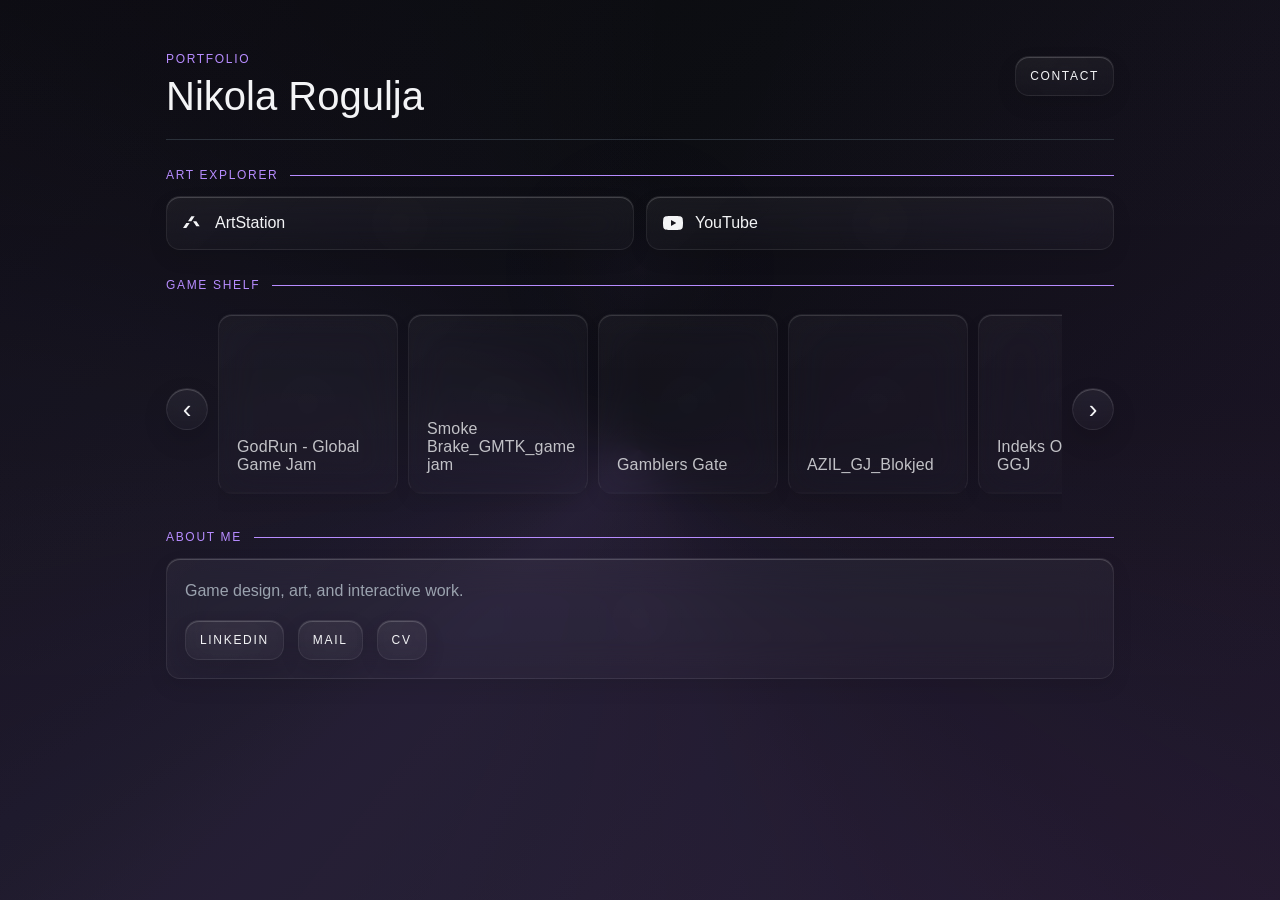
==== index.html @ c9acfd32 "v01" ====
<!DOCTYPE html>
<html lang="en">
<head>
  <meta charset="UTF-8">
  <meta name="viewport" content="width=device-width, initial-scale=1.0">
  <title>Nikola Rogulja</title>
  <link rel="stylesheet" href="style.css">
</head>
<body>
  <div class="ambient-light" aria-hidden="true"></div>
  <main class="page">
    <header class="hero">
      <div>
        <p class="eyebrow">Portfolio</p>
        <h1>Nikola Rogulja</h1>
      </div>
      <div class="hero-links">
        <a href="#about">contact</a>
      </div>
    </header>

    <section class="section">
      <div class="section-head">
        <h2>art explorer</h2>
      </div>
      <div id="art-links" class="art-links"></div>
    </section>

    <section class="section">
      <div class="section-head">
        <h2>game shelf</h2>
      </div>
      <div class="project-shelf">
        <button class="shelf-arrow" id="shelf-prev" type="button" aria-label="Previous projects">‹</button>
        <div id="project-list" class="project-list"></div>
        <button class="shelf-arrow" id="shelf-next" type="button" aria-label="Next projects">›</button>
      </div>
      <div id="project-detail-host"></div>
    </section>

    <section class="section" id="about">
      <div class="section-head">
        <h2>about me</h2>
      </div>
      <div class="about-box">
        <p>Game design, art, and interactive work.</p>
        <div class="about-links">
          <a href="#" target="_blank" rel="noopener noreferrer">LinkedIn</a>
          <a href="mailto:hello@example.com">Mail</a>
          <a href="assets/cv.pdf" target="_blank" rel="noopener noreferrer">CV</a>
        </div>
      </div>
    </section>
  </main>

  <script src="script.js"></script>
</body>
</html>
---- style.css ----
:root {
  --bg: #0d0f12;
  --bg-soft: #15181d;
  --panel: #1b1f25;
  --border: #2b313a;
  --text: #f3f4f6;
  --text-soft: #9ba3af;
  --line: #b78cff;
  --glass-bg: rgba(255, 255, 255, 0.016);
  --glass-border: rgba(255, 255, 255, 0.07);
  --glass-edge: rgba(255, 255, 255, 0.18);
  --radius: 14px;
  --mx: 50%;
  --my: 30%;
  --lx: 50%;
  --ly: 50%;
}

* {
  box-sizing: border-box;
}

body {
  margin: 0;
  font-family: Arial, Helvetica, sans-serif;
  background:
    linear-gradient(135deg, #050608 0%, #0a0b10 38%, #13101b 68%, #1b1324 100%);
  color: var(--text);
  min-height: 100vh;
}

body::before {
  content: "";
  position: fixed;
  inset: 0;
  background:
    conic-gradient(
      from 225deg at 50% 50%,
      rgba(183, 140, 255, 0.18) 0deg,
      rgba(183, 140, 255, 0.05) 84deg,
      rgba(255, 255, 255, 0.01) 140deg,
      rgba(183, 140, 255, 0.025) 220deg,
      rgba(183, 140, 255, 0.14) 302deg,
      rgba(183, 140, 255, 0.18) 360deg
    ),
    linear-gradient(180deg, rgba(255, 255, 255, 0.01), rgba(255, 255, 255, 0.004));
  filter: none;
  pointer-events: none;
  z-index: 0;
  opacity: 0.76;
}

.ambient-light {
  position: fixed;
  inset: 0;
  pointer-events: none;
  z-index: 1;
  background:
    radial-gradient(180px circle at var(--mx) var(--my), rgba(183, 140, 255, 0.04), transparent 52%),
    radial-gradient(320px circle at var(--mx) var(--my), rgba(183, 140, 255, 0.02), transparent 60%);
  filter: none;
  opacity: 0.55;
}

body::after {
  content: "";
  position: fixed;
  inset: 0;
  pointer-events: none;
  z-index: 0;
  background-image:
    radial-gradient(rgba(255, 255, 255, 0.08) 0.6px, transparent 0.8px),
    radial-gradient(rgba(255, 255, 255, 0.05) 0.6px, transparent 0.8px),
    radial-gradient(rgba(255, 255, 255, 0.04) 0.5px, transparent 0.7px);
  background-size: 4px 4px, 7px 7px, 9px 9px;
  background-position: 0 0, 1px 2px, 2px 1px;
  mix-blend-mode: soft-light;
  opacity: 0.08;
}

.page {
  position: relative;
  z-index: 2;
  max-width: 980px;
  margin: 0 auto;
  padding: 24px 16px 48px;
}

.hero {
  display: flex;
  align-items: flex-start;
  justify-content: space-between;
  gap: 16px;
  padding: 28px 0 20px;
  border-bottom: 1px solid var(--border);
}

.eyebrow {
  margin: 0 0 8px;
  color: var(--line);
  font-size: 12px;
  letter-spacing: 0.14em;
  text-transform: uppercase;
  font-weight: 400;
}

.hero h1 {
  margin: 0;
  font-size: 40px;
  font-weight: 500;
}

.hero-links {
  display: flex;
  gap: 14px;
  flex-wrap: wrap;
  margin-top: 4px;
}

.hero-links a,
.art-link-card {
  color: var(--text);
  text-decoration: none;
}

.hero-links a,
.about-links a,
.project-link {
  display: inline-flex;
  align-items: center;
  justify-content: center;
  min-height: 40px;
  padding: 0 14px;
  border: 1px solid var(--glass-border);
  border-radius: var(--radius);
  background:
    linear-gradient(180deg, rgba(255, 255, 255, 0.028), rgba(255, 255, 255, 0.006)),
    var(--glass-bg);
  box-shadow:
    inset 0 1px 0 var(--glass-edge),
    0 8px 20px rgba(0, 0, 0, 0.1);
  backdrop-filter: blur(18px) saturate(108%);
  -webkit-backdrop-filter: blur(18px) saturate(108%);
  color: var(--text);
  text-decoration: none;
  font-size: 12px;
  letter-spacing: 0.14em;
  text-transform: uppercase;
  transition: background 0.25s ease, border-color 0.25s ease, color 0.25s ease, transform 0.25s ease, box-shadow 0.25s ease;
  position: relative;
  overflow: hidden;
}

.hero-links a:hover,
.art-link-card:hover,
.project-link:hover,
.about-links a:hover {
  color: var(--line);
  border-color: rgba(183, 140, 255, 0.28);
  transform: translateY(-1px);
  box-shadow:
    inset 0 1px 0 rgba(255, 255, 255, 0.16),
    0 12px 30px rgba(0, 0, 0, 0.16);
}

.section {
  margin-top: 28px;
}

.section-head {
  margin-bottom: 14px;
}

.section-head h2 {
  display: flex;
  align-items: center;
  gap: 12px;
  margin: 0;
  font-size: 12px;
  font-weight: 400;
  letter-spacing: 0.14em;
  text-transform: uppercase;
  color: var(--line);
}

.section-head h2::after {
  content: "";
  display: block;
  flex: 1;
  height: 1px;
  background: var(--line);
}

.art-links {
  display: grid;
  grid-template-columns: repeat(2, minmax(0, 1fr));
  gap: 12px;
}

.art-link-card,
.project-card,
.about-box {
  border: 1px solid var(--glass-border);
  border-radius: var(--radius);
  background:
    linear-gradient(180deg, rgba(255, 255, 255, 0.028), rgba(255, 255, 255, 0.006)),
    var(--glass-bg);
  box-shadow:
    inset 0 1px 0 var(--glass-edge),
    0 8px 20px rgba(0, 0, 0, 0.09);
  backdrop-filter: blur(18px) saturate(108%);
  -webkit-backdrop-filter: blur(18px) saturate(108%);
  position: relative;
  overflow: hidden;
}

.hero-links a::before,
.about-links a::before,
.project-link::before,
.art-link-card::before,
.project-card::before,
.about-box::before,
.project-detail::before {
  content: "";
  position: absolute;
  inset: 0;
  background:
    radial-gradient(140px circle at var(--lx) var(--ly), rgba(255, 255, 255, 0.08), transparent 42%),
    linear-gradient(135deg, rgba(255, 255, 255, 0.07), transparent 38%);
  opacity: 0.18;
  pointer-events: none;
  transition: opacity 0.25s ease;
}

.hero-links a:hover::before,
.about-links a:hover::before,
.project-link:hover::before,
.art-link-card:hover::before,
.project-card:hover::before,
.about-box:hover::before,
.project-detail:hover::before {
  opacity: 0.72;
}

.art-link-card {
  display: flex;
  align-items: center;
  gap: 12px;
  padding: 16px;
  min-width: 0;
  font-weight: 400;
}

.art-link-card > *,
.project-card > *,
.project-detail > *,
.about-box > *,
.hero-links a > *,
.about-links a > *,
.project-link > * {
  position: relative;
  z-index: 1;
}

.art-link-card svg {
  width: 20px;
  height: 20px;
  flex: 0 0 auto;
}

.project-shelf {
  display: grid;
  grid-template-columns: auto minmax(0, 1fr) auto;
  gap: 10px;
  align-items: center;
  position: relative;
  z-index: 3;
  margin-bottom: -10px;
}

.project-list {
  display: flex;
  gap: 10px;
  overflow-x: auto;
  overflow-y: visible;
  scroll-behavior: smooth;
  scrollbar-width: none;
  padding: 8px 0 18px;
}

.project-list::-webkit-scrollbar {
  display: none;
}

.shelf-arrow {
  width: 42px;
  height: 42px;
  border: 1px solid var(--glass-border);
  border-radius: 999px;
  background:
    linear-gradient(180deg, rgba(255, 255, 255, 0.045), rgba(255, 255, 255, 0.012)),
    var(--glass-bg);
  box-shadow:
    inset 0 1px 0 var(--glass-edge),
    0 10px 26px rgba(0, 0, 0, 0.14);
  backdrop-filter: blur(12px) saturate(118%);
  -webkit-backdrop-filter: blur(12px) saturate(118%);
  color: var(--text);
  cursor: pointer;
  font-size: 26px;
  line-height: 1;
}

.shelf-arrow:hover {
  color: var(--line);
  border-color: rgba(183, 140, 255, 0.28);
}

.project-card {
  width: 180px;
  min-width: 180px;
  min-height: 180px;
  padding: 18px;
  display: flex;
  align-items: flex-end;
  color: var(--text);
  text-align: left;
  cursor: pointer;
  border-bottom: 2px solid transparent;
  opacity: 0.78;
  transform: translateY(0);
  transition: opacity 0.25s ease, border-color 0.25s ease, transform 0.25s ease, box-shadow 0.25s ease, background 0.25s ease;
  position: relative;
  z-index: 1;
}

.project-card:hover,
.project-card.active {
  border-bottom-color: var(--line);
  opacity: 1;
  transform: translateY(8px);
  box-shadow:
    inset 0 1px 0 rgba(255, 255, 255, 0.16),
    0 14px 32px rgba(0, 0, 0, 0.15);
  z-index: 4;
}

.project-list:hover .project-card:not(:hover):not(.active) {
  opacity: 0.58;
}

.project-card-title {
  display: block;
  font-size: 16px;
  font-weight: 500;
  letter-spacing: 0.01em;
}

.about-box {
  padding: 18px;
}

.project-detail {
  padding: 18px;
  margin-top: 10px;
  border: 1px solid var(--glass-border);
  border-radius: var(--radius);
  background:
    linear-gradient(180deg, rgba(255, 255, 255, 0.03), rgba(255, 255, 255, 0.008)),
    var(--glass-bg);
  box-shadow:
    inset 0 1px 0 var(--glass-edge),
    0 8px 20px rgba(0, 0, 0, 0.1);
  backdrop-filter: blur(20px) saturate(110%);
  -webkit-backdrop-filter: blur(20px) saturate(110%);
  position: relative;
  overflow: hidden;
  z-index: 1;
  animation: detail-fade 0.62s cubic-bezier(0.22, 1, 0.36, 1);
}

.project-detail h3 {
  margin: 0;
  font-size: 22px;
  font-weight: 500;
}

.detail-empty,
.project-detail p,
.about-box p {
  margin: 0;
  color: var(--text-soft);
  line-height: 1.7;
  font-weight: 400;
}

.project-body {
  display: grid;
  gap: 14px;
  margin-top: 12px;
}

.project-links {
  display: flex;
  gap: 10px;
  flex-wrap: wrap;
}

.about-links {
  display: flex;
  gap: 14px;
  flex-wrap: wrap;
  margin-top: 16px;
}

.about-links a {
  padding: 0 14px;
}

.project-link {
  padding: 0 14px;
}

@media (max-width: 767px) {
  .hero {
    align-items: flex-start;
  }

  .hero h1 {
    font-size: 32px;
  }

  .hero-links {
    margin-top: 0;
  }

  .project-shelf {
    grid-template-columns: auto minmax(0, 1fr) auto;
  }

  .project-card {
    width: 150px;
    min-width: 150px;
    min-height: 150px;
  }
}

@media (prefers-reduced-motion: reduce) {
  .hero-links a,
  .about-links a,
  .project-link,
  .project-card {
    transition: none;
  }

  .project-detail {
    animation: none;
  }
}

@keyframes detail-fade {
  from {
    opacity: 0;
    transform: translateY(-10px);
  }

  to {
    opacity: 1;
    transform: translateY(0);
  }
}
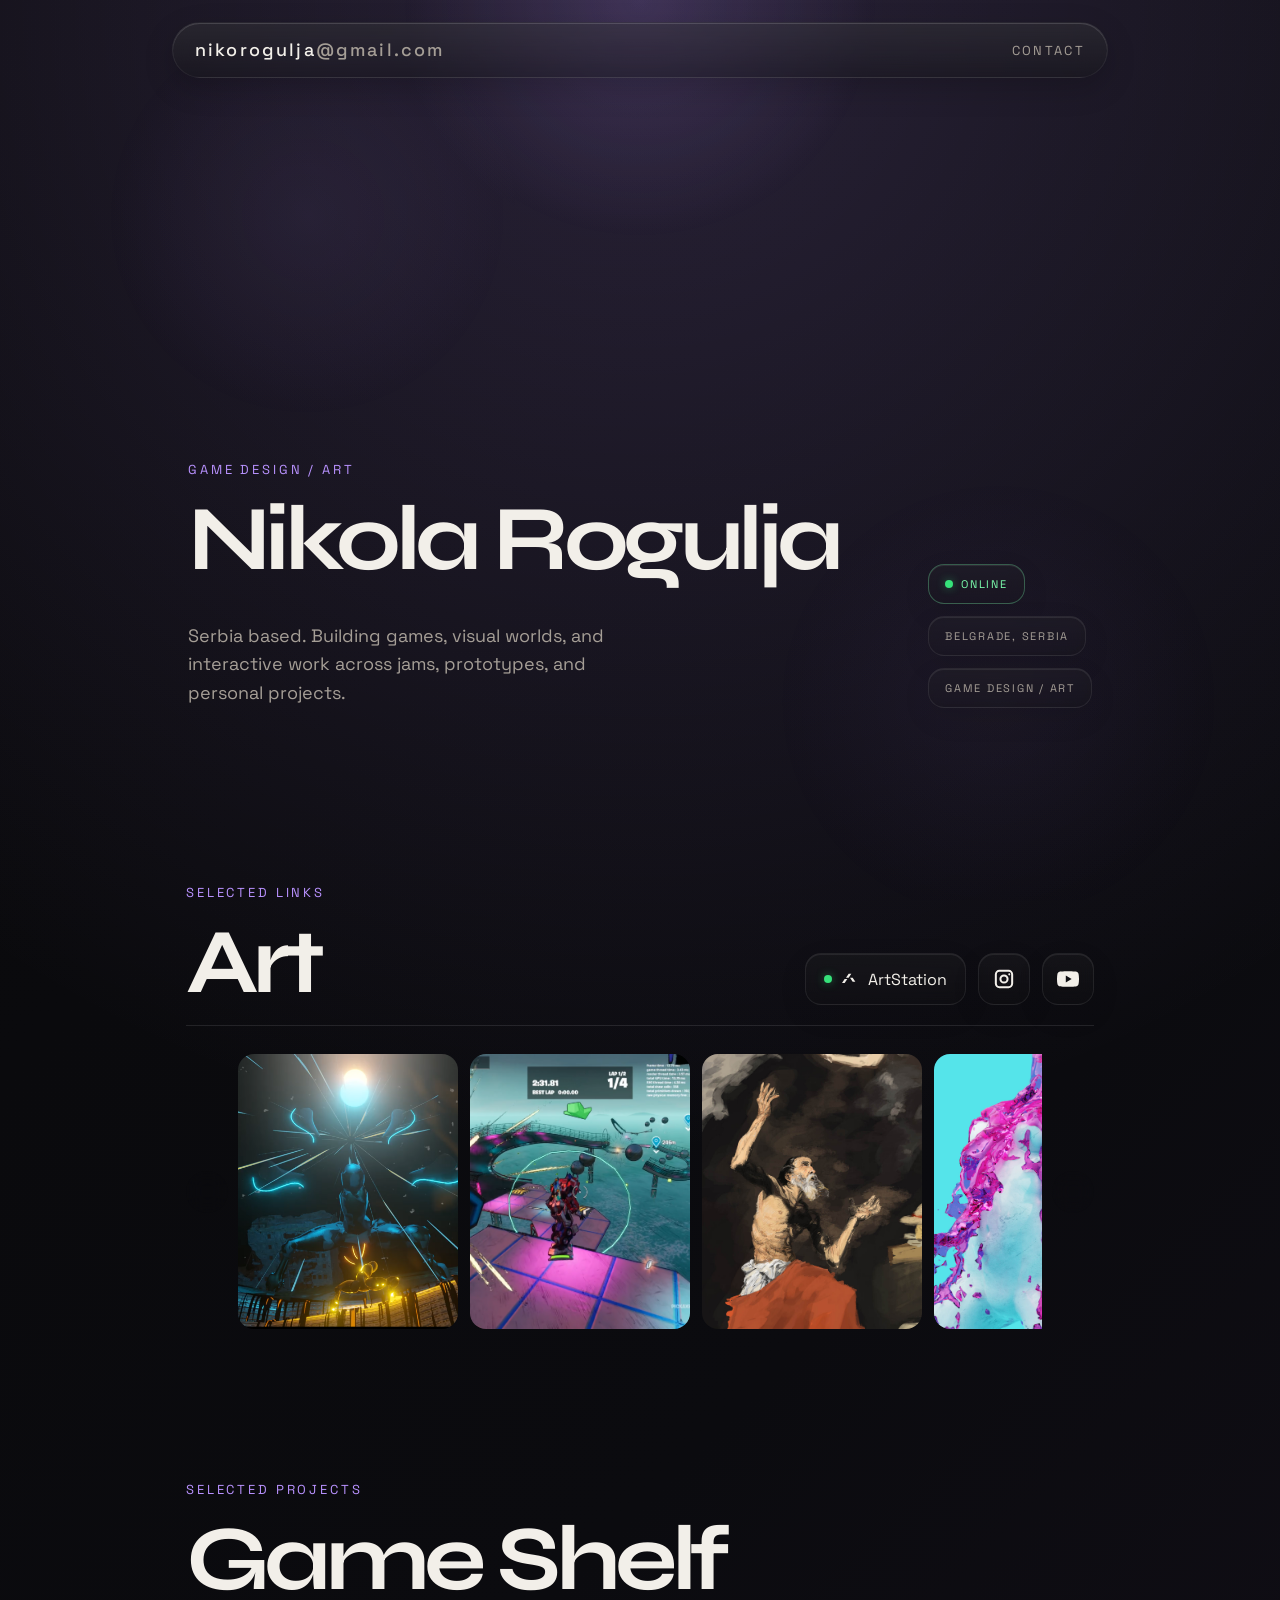
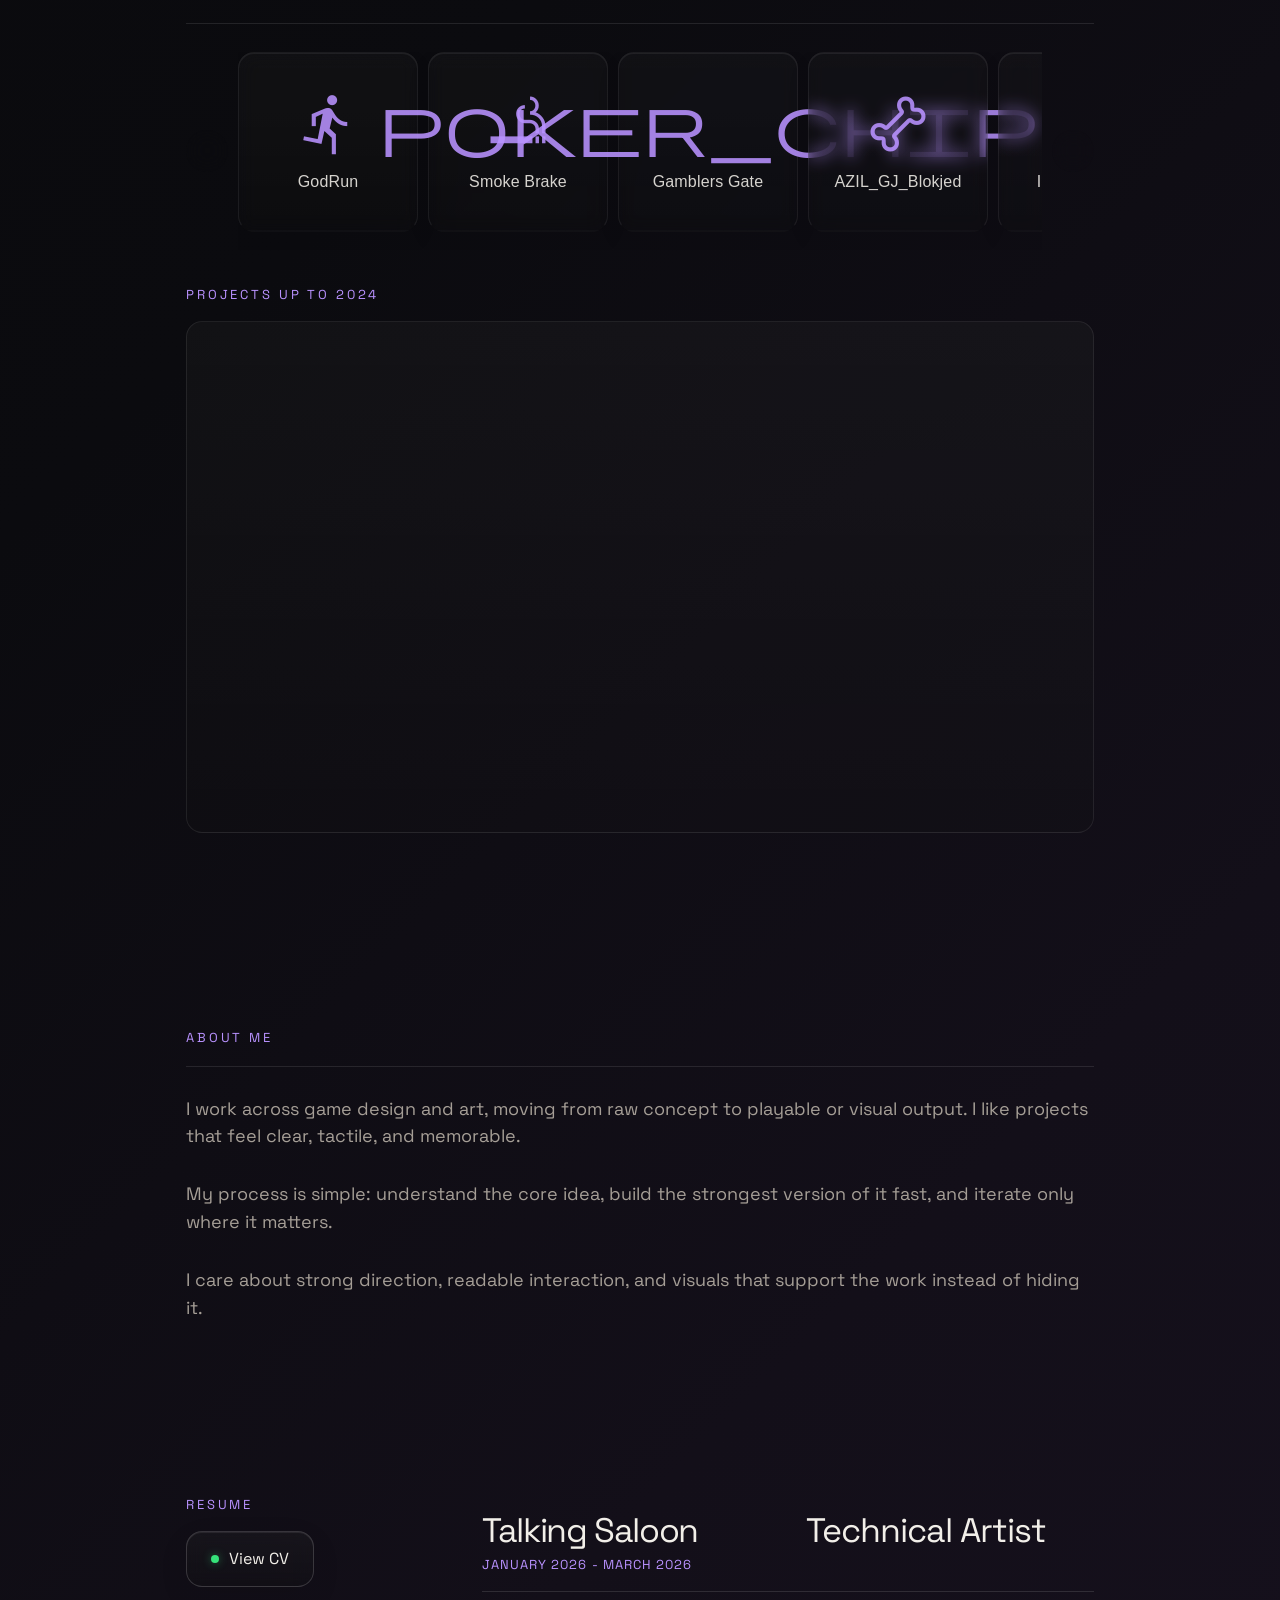
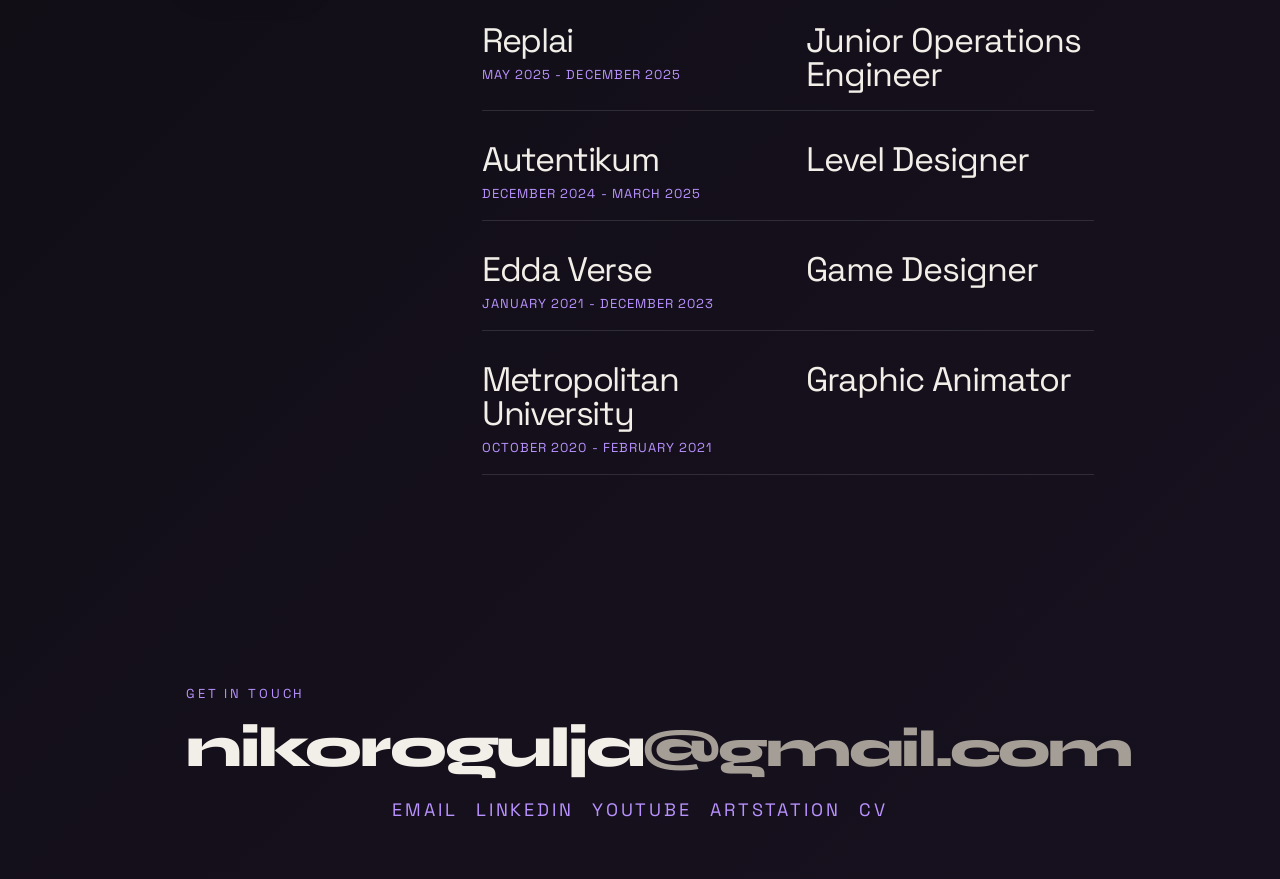
==== commit 11a291bf: "art, games, resume banger" ====
--- a/index.html
+++ b/index.html
@@ -4,55 +4,166 @@
   <meta charset="UTF-8">
   <meta name="viewport" content="width=device-width, initial-scale=1.0">
   <title>Nikola Rogulja</title>
+  <link rel="preconnect" href="https://fonts.googleapis.com">
+  <link rel="preconnect" href="https://fonts.gstatic.com" crossorigin>
+  <link href="https://fonts.googleapis.com/css2?family=Manrope:wght@400;500;700;800&family=Space+Grotesk:wght@400;500;700&family=Syne:wght@700;800&display=swap" rel="stylesheet">
+  <link href="https://fonts.googleapis.com/css2?family=Material+Symbols+Outlined" rel="stylesheet">
   <link rel="stylesheet" href="style.css">
 </head>
 <body>
-  <div class="ambient-light" aria-hidden="true"></div>
   <main class="page">
-    <header class="hero">
-      <div>
-        <p class="eyebrow">Portfolio</p>
-        <h1>Nikola Rogulja</h1>
-      </div>
-      <div class="hero-links">
-        <a href="#about">contact</a>
+    <header class="topbar" id="topbar">
+      <div class="topbar-shell" id="topbar-shell">
+        <a href="mailto:nikorogulja@gmail.com" class="brand">nikorogulja<span class="brand-domain">@gmail.com</span></a>
+        <a href="#contact" class="topbar-contact">contact</a>
       </div>
     </header>
 
-    <section class="section">
-      <div class="section-head">
-        <h2>art explorer</h2>
+    <section class="hero" id="top">
+      <p class="section-kicker">Game Design / Art</p>
+      <h1 class="hero-title">Nikola Rogulja</h1>
+      <div class="hero-bottom">
+        <p class="hero-copy">
+          Serbia based. Building games, visual worlds, and interactive work across jams,
+          prototypes, and personal projects.
+        </p>
+        <div class="hero-pills">
+          <span class="soft-pill accent-pill"><span class="status-dot"></span>Online</span>
+          <span class="soft-pill">Belgrade, Serbia</span>
+          <span class="soft-pill">Game Design / Art</span>
+        </div>
       </div>
-      <div id="art-links" class="art-links"></div>
     </section>
 
-    <section class="section">
-      <div class="section-head">
-        <h2>game shelf</h2>
+    <section class="section art-section">
+      <div class="section-top">
+        <div>
+          <p class="section-kicker">Selected Links</p>
+          <h2 class="section-title">Art</h2>
+        </div>
+        <div id="art-links" class="art-links"></div>
       </div>
-      <div class="project-shelf">
-        <button class="shelf-arrow" id="shelf-prev" type="button" aria-label="Previous projects">‹</button>
-        <div id="project-list" class="project-list"></div>
-        <button class="shelf-arrow" id="shelf-next" type="button" aria-label="Next projects">›</button>
+      <div class="section-rule"></div>
+
+      <div class="art-gallery">
+        <button class="shelf-arrow" id="art-prev" type="button" aria-label="Previous artwork">&#8249;</button>
+        <div id="art-gallery-list" class="art-gallery-list"></div>
+        <button class="shelf-arrow" id="art-next" type="button" aria-label="Next artwork">&#8250;</button>
       </div>
-      <div id="project-detail-host"></div>
     </section>
 
-    <section class="section" id="about">
-      <div class="section-head">
-        <h2>about me</h2>
+    <section class="section games-section">
+      <p class="section-kicker">Selected Projects</p>
+      <h2 class="section-title">Game Shelf</h2>
+      <div class="section-rule"></div>
+
+      <div class="project-shelf">
+        <button class="shelf-arrow" id="shelf-prev" type="button" aria-label="Previous projects">&#8249;</button>
+        <div id="project-list" class="project-list"></div>
+        <button class="shelf-arrow" id="shelf-next" type="button" aria-label="Next projects">&#8250;</button>
       </div>
-      <div class="about-box">
-        <p>Game design, art, and interactive work.</p>
-        <div class="about-links">
-          <a href="#" target="_blank" rel="noopener noreferrer">LinkedIn</a>
-          <a href="mailto:hello@example.com">Mail</a>
-          <a href="assets/cv.pdf" target="_blank" rel="noopener noreferrer">CV</a>
+
+      <div id="project-detail-host"></div>
+
+      <div class="games-video">
+        <p class="section-kicker">Projects up to 2024</p>
+        <div class="video-frame">
+          <iframe
+            src="https://www.youtube.com/embed/3-9JTYpt1ME"
+            title="Projects up to 2024"
+            loading="lazy"
+            allow="accelerometer; autoplay; clipboard-write; encrypted-media; gyroscope; picture-in-picture; web-share"
+            allowfullscreen>
+          </iframe>
         </div>
+      </div>
+    </section>
+
+    <section class="section about-section">
+      <p class="section-kicker">About Me</p>
+      <div class="section-rule"></div>
+
+      <div class="copy-grid">
+        <p>
+          I work across game design and art, moving from raw concept to playable or visual output.
+          I like projects that feel clear, tactile, and memorable.
+        </p>
+        <p>
+          My process is simple: understand the core idea, build the strongest version of it fast,
+          and iterate only where it matters.
+        </p>
+        <p>
+          I care about strong direction, readable interaction, and visuals that support the work
+          instead of hiding it.
+        </p>
+      </div>
+    </section>
+
+    <section class="section resume-section">
+      <div class="resume-grid">
+        <div class="resume-left">
+          <p class="section-kicker">Resume</p>
+          <a class="resume-button status-pill" href="assets/Nikola-Rogulja-CV-Resume-april2026.pdf" target="_blank" rel="noopener noreferrer">View CV</a>
+        </div>
+        <div class="resume-right">
+          <div class="resume-row">
+            <div>
+              <div class="resume-company">Talking Saloon</div>
+              <div class="resume-date">January 2026 - March 2026</div>
+            </div>
+            <div class="resume-meta">Technical Artist</div>
+          </div>
+          <div class="resume-row">
+            <div>
+              <div class="resume-company">Replai</div>
+              <div class="resume-date">May 2025 - December 2025</div>
+            </div>
+            <div class="resume-meta">Junior Operations Engineer</div>
+          </div>
+          <div class="resume-row">
+            <div>
+              <div class="resume-company">Autentikum</div>
+              <div class="resume-date">December 2024 - March 2025</div>
+            </div>
+            <div class="resume-meta">Level Designer</div>
+          </div>
+          <div class="resume-row">
+            <div>
+              <div class="resume-company">Edda Verse</div>
+              <div class="resume-date">January 2021 - December 2023</div>
+            </div>
+            <div class="resume-meta">Game Designer</div>
+          </div>
+          <div class="resume-row">
+            <div>
+              <div class="resume-company">Metropolitan University</div>
+              <div class="resume-date">October 2020 - February 2021</div>
+            </div>
+            <div class="resume-meta">Graphic Animator</div>
+          </div>
+        </div>
+      </div>
+    </section>
+
+    <section class="section contact-section" id="contact">
+      <p class="section-kicker">Get In Touch</p>
+      <h2 class="contact-title">nikorogulja<span class="brand-domain">@gmail.com</span></h2>
+
+      <div class="contact-links">
+        <a href="mailto:nikorogulja@gmail.com">Email</a>
+        <a href="#" target="_blank" rel="noopener noreferrer">LinkedIn</a>
+        <a href="https://www.youtube.com/@Highflyer_Project" target="_blank" rel="noopener noreferrer">YouTube</a>
+        <a href="https://www.artstation.com/nikolarogulja" target="_blank" rel="noopener noreferrer">ArtStation</a>
+        <a href="assets/Nikola-Rogulja-CV-Resume-april2026.pdf" target="_blank" rel="noopener noreferrer">CV</a>
       </div>
     </section>
   </main>
 
+  <div class="lightbox" id="lightbox" hidden>
+    <button class="lightbox-close" id="lightbox-close" type="button" aria-label="Close fullscreen view">&times;</button>
+    <img id="lightbox-image" class="lightbox-image" alt="">
+  </div>
+
   <script src="script.js"></script>
 </body>
 </html>
--- a/style.css
+++ b/style.css
@@ -1,65 +1,43 @@
 :root {
-  --bg: #0d0f12;
-  --bg-soft: #15181d;
-  --panel: #1b1f25;
-  --border: #2b313a;
-  --text: #f3f4f6;
-  --text-soft: #9ba3af;
-  --line: #b78cff;
-  --glass-bg: rgba(255, 255, 255, 0.016);
-  --glass-border: rgba(255, 255, 255, 0.07);
-  --glass-edge: rgba(255, 255, 255, 0.18);
-  --radius: 14px;
-  --mx: 50%;
-  --my: 30%;
-  --lx: 50%;
-  --ly: 50%;
+  --bg: #0b0b0d;
+  --panel: rgba(16, 16, 20, 0.3);
+  --panel-strong: rgba(14, 14, 18, 0.46);
+  --border: rgba(255, 255, 255, 0.08);
+  --text: #f2efe9;
+  --text-soft: #a59e96;
+  --accent: #b992ff;
+  --accent-soft: rgba(185, 146, 255, 0.16);
+  --radius: 26px;
+  --radius-soft: 20px;
 }
 
 * {
   box-sizing: border-box;
 }
 
+html {
+  scroll-behavior: smooth;
+}
+
 body {
   margin: 0;
-  font-family: Arial, Helvetica, sans-serif;
-  background:
-    linear-gradient(135deg, #050608 0%, #0a0b10 38%, #13101b 68%, #1b1324 100%);
-  color: var(--text);
-  min-height: 100vh;
+  font-family: "Space Grotesk", Arial, sans-serif;
+  color: var(--text);
+  background:
+    radial-gradient(circle at 50% 0%, rgba(185, 146, 255, 0.18), transparent 28%),
+    linear-gradient(135deg, #09090b 0%, #0b0b0f 40%, #130f19 70%, #17111f 100%);
 }
 
 body::before {
   content: "";
   position: fixed;
   inset: 0;
-  background:
-    conic-gradient(
-      from 225deg at 50% 50%,
-      rgba(183, 140, 255, 0.18) 0deg,
-      rgba(183, 140, 255, 0.05) 84deg,
-      rgba(255, 255, 255, 0.01) 140deg,
-      rgba(183, 140, 255, 0.025) 220deg,
-      rgba(183, 140, 255, 0.14) 302deg,
-      rgba(183, 140, 255, 0.18) 360deg
-    ),
-    linear-gradient(180deg, rgba(255, 255, 255, 0.01), rgba(255, 255, 255, 0.004));
-  filter: none;
   pointer-events: none;
-  z-index: 0;
-  opacity: 0.76;
-}
-
-.ambient-light {
-  position: fixed;
-  inset: 0;
-  pointer-events: none;
-  z-index: 1;
-  background:
-    radial-gradient(180px circle at var(--mx) var(--my), rgba(183, 140, 255, 0.04), transparent 52%),
-    radial-gradient(320px circle at var(--mx) var(--my), rgba(183, 140, 255, 0.02), transparent 60%);
-  filter: none;
-  opacity: 0.55;
+  background:
+    radial-gradient(circle at 50% 0%, rgba(185, 146, 255, 0.18), transparent 22%),
+    radial-gradient(circle at 24% 24%, rgba(185, 146, 255, 0.07), transparent 18%),
+    radial-gradient(circle at 78% 78%, rgba(185, 146, 255, 0.05), transparent 20%);
+  opacity: 0.9;
 }
 
 body::after {
@@ -67,205 +45,383 @@
   position: fixed;
   inset: 0;
   pointer-events: none;
-  z-index: 0;
   background-image:
-    radial-gradient(rgba(255, 255, 255, 0.08) 0.6px, transparent 0.8px),
-    radial-gradient(rgba(255, 255, 255, 0.05) 0.6px, transparent 0.8px),
-    radial-gradient(rgba(255, 255, 255, 0.04) 0.5px, transparent 0.7px);
-  background-size: 4px 4px, 7px 7px, 9px 9px;
-  background-position: 0 0, 1px 2px, 2px 1px;
-  mix-blend-mode: soft-light;
-  opacity: 0.08;
+    radial-gradient(rgba(255, 255, 255, 0.06) 0.6px, transparent 0.8px),
+    radial-gradient(rgba(255, 255, 255, 0.03) 0.5px, transparent 0.7px);
+  background-size: 5px 5px, 9px 9px;
+  background-position: 0 0, 2px 1px;
+  opacity: 0.07;
 }
 
 .page {
   position: relative;
-  z-index: 2;
-  max-width: 980px;
+  z-index: 1;
+  width: min(100%, 960px);
   margin: 0 auto;
-  padding: 24px 16px 48px;
-}
-
-.hero {
-  display: flex;
-  align-items: flex-start;
+  padding: 12px;
+}
+
+.topbar {
+  position: sticky;
+  top: 0;
+  z-index: 10;
+  padding-top: 10px;
+}
+
+.topbar.is-scrolled .topbar-shell {
+  padding: 10px 16px;
+}
+
+.topbar-shell {
+  display: flex;
+  align-items: center;
   justify-content: space-between;
-  gap: 16px;
-  padding: 28px 0 20px;
-  border-bottom: 1px solid var(--border);
-}
-
-.eyebrow {
-  margin: 0 0 8px;
-  color: var(--line);
-  font-size: 12px;
-  letter-spacing: 0.14em;
+  padding: 18px 22px;
+  border: 1px solid rgba(255, 255, 255, 0.06);
+  border-radius: 999px;
+  background:
+    linear-gradient(180deg, rgba(255, 255, 255, 0.08), rgba(255, 255, 255, 0.02)),
+    rgba(12, 12, 16, 0.42);
+  box-shadow:
+    inset 0 1px 0 rgba(255, 255, 255, 0.14),
+    0 10px 30px rgba(0, 0, 0, 0.18);
+  backdrop-filter: blur(16px) saturate(112%);
+  -webkit-backdrop-filter: blur(16px) saturate(112%);
+  transition: padding 0.28s ease, background 0.28s ease, backdrop-filter 0.28s ease;
+}
+
+.brand,
+.mode-pill,
+.tag,
+.soft-pill,
+.project-link,
+.contact-links a,
+.art-link-card {
+  text-decoration: none;
+}
+
+.brand {
+  color: var(--text);
+  font-family: "Space Grotesk", Arial, sans-serif;
+  font-size: 18px;
+  font-weight: 500;
+  line-height: 1;
+  letter-spacing: 0.12em;
+  text-transform: lowercase;
+}
+
+.brand-domain {
+  color: var(--text-soft);
+}
+
+.topbar-contact {
+  color: var(--text-soft);
+  font-size: 13px;
+  letter-spacing: 0.18em;
   text-transform: uppercase;
-  font-weight: 400;
-}
-
-.hero h1 {
-  margin: 0;
-  font-size: 40px;
-  font-weight: 500;
-}
-
-.hero-links {
-  display: flex;
-  gap: 14px;
-  flex-wrap: wrap;
-  margin-top: 4px;
-}
-
-.hero-links a,
-.art-link-card {
-  color: var(--text);
   text-decoration: none;
 }
 
-.hero-links a,
-.about-links a,
+.topbar-contact:hover {
+  color: var(--text);
+}
+
+.mode-pill,
+.soft-pill,
+.tag,
 .project-link {
   display: inline-flex;
   align-items: center;
   justify-content: center;
   min-height: 40px;
-  padding: 0 14px;
-  border: 1px solid var(--glass-border);
-  border-radius: var(--radius);
-  background:
-    linear-gradient(180deg, rgba(255, 255, 255, 0.028), rgba(255, 255, 255, 0.006)),
-    var(--glass-bg);
+  padding: 0 16px;
+  border: 1px solid var(--border);
+  border-radius: 16px;
+  background:
+    linear-gradient(180deg, rgba(255, 255, 255, 0.03), rgba(255, 255, 255, 0.008)),
+    rgba(11, 11, 15, 0.18);
   box-shadow:
-    inset 0 1px 0 var(--glass-edge),
-    0 8px 20px rgba(0, 0, 0, 0.1);
-  backdrop-filter: blur(18px) saturate(108%);
-  -webkit-backdrop-filter: blur(18px) saturate(108%);
-  color: var(--text);
-  text-decoration: none;
-  font-size: 12px;
-  letter-spacing: 0.14em;
+    inset 0 1px 0 rgba(255, 255, 255, 0.08),
+    0 10px 30px rgba(0, 0, 0, 0.08);
+  backdrop-filter: blur(8px) saturate(106%);
+  -webkit-backdrop-filter: blur(8px) saturate(106%);
+  color: var(--text-soft);
+  font-size: 11px;
+  letter-spacing: 0.16em;
   text-transform: uppercase;
-  transition: background 0.25s ease, border-color 0.25s ease, color 0.25s ease, transform 0.25s ease, box-shadow 0.25s ease;
-  position: relative;
+}
+
+.mode-pill {
+  color: var(--text);
+}
+
+.hero {
+  min-height: 78vh;
+  display: flex;
+  flex-direction: column;
+  justify-content: flex-end;
+  padding: 112px 16px 72px;
+}
+
+.section-kicker {
+  margin: 0 0 18px;
+  color: var(--accent);
+  font-size: 13px;
+  letter-spacing: 0.22em;
+  text-transform: uppercase;
+}
+
+.hero-title,
+.section-title,
+.contact-title {
+  margin: 0;
+  font-family: "Syne", Arial, sans-serif;
+  font-weight: 800;
+  line-height: 0.94;
+  letter-spacing: -0.06em;
+}
+
+.hero-title {
+  font-size: clamp(48px, 9.5vw, 92px);
+  max-width: none;
+  white-space: nowrap;
+  font-weight: 700;
+}
+
+.hero-bottom {
+  display: grid;
+  grid-template-columns: minmax(0, 420px) auto;
+  justify-content: space-between;
+  align-items: end;
+  gap: 28px;
+  margin-top: -18px;
+}
+
+.hero-copy {
+  max-width: 420px;
+  margin: 0;
+  color: var(--text-soft);
+  font-size: clamp(15px, 1.5vw, 18px);
+  line-height: 1.6;
+}
+
+.hero-pills {
+  display: flex;
+  flex-direction: column;
+  align-items: flex-start;
+  gap: 12px;
+  margin-top: 0;
+}
+
+.accent-pill {
+  color: #7cffae;
+  border-color: rgba(124, 255, 174, 0.3);
+}
+
+.status-pill {
+  color: #7cffae;
+  border-color: rgba(124, 255, 174, 0.3);
+  box-shadow:
+    inset 0 1px 0 rgba(255, 255, 255, 0.08),
+    0 0 0 1px rgba(124, 255, 174, 0.06),
+    0 10px 30px rgba(0, 0, 0, 0.08);
+}
+
+.status-pill::before {
+  content: "";
+  width: 8px;
+  height: 8px;
+  border-radius: 999px;
+  background: #36e27a;
+  box-shadow: 0 0 10px rgba(54, 226, 122, 0.45);
+  flex: 0 0 auto;
+}
+
+.status-dot {
+  width: 8px;
+  height: 8px;
+  margin-right: 8px;
+  border-radius: 999px;
+  background: #36e27a;
+  box-shadow: 0 0 10px rgba(54, 226, 122, 0.45);
+}
+
+.section {
+  padding: 40px 14px 0;
+}
+
+.art-section {
+  margin-top: 64px;
+}
+
+.section-top {
+  display: flex;
+  align-items: end;
+  justify-content: space-between;
+  gap: 24px;
+}
+
+.section-title {
+  font-size: clamp(48px, 9.5vw, 92px);
+  font-weight: 700;
+}
+
+.section-rule {
+  height: 1px;
+  margin: 20px 0 28px;
+  background: rgba(255, 255, 255, 0.1);
+}
+
+.art-links {
+  display: flex;
+  flex-wrap: wrap;
+  gap: 12px;
+}
+
+.art-gallery {
+  display: grid;
+  grid-template-columns: auto minmax(0, 1fr) auto;
+  gap: 10px;
+  align-items: center;
+  margin-top: 28px;
+}
+
+.art-gallery-list {
+  display: flex;
+  gap: 12px;
+  overflow-x: auto;
+  scrollbar-width: none;
+  scroll-behavior: smooth;
+}
+
+.art-gallery-list::-webkit-scrollbar {
+  display: none;
+}
+
+.art-thumb {
+  width: 220px;
+  min-width: 220px;
+  aspect-ratio: 4 / 5;
+  border: 0;
+  padding: 0;
   overflow: hidden;
-}
-
-.hero-links a:hover,
-.art-link-card:hover,
-.project-link:hover,
-.about-links a:hover {
-  color: var(--line);
-  border-color: rgba(183, 140, 255, 0.28);
-  transform: translateY(-1px);
-  box-shadow:
-    inset 0 1px 0 rgba(255, 255, 255, 0.16),
-    0 12px 30px rgba(0, 0, 0, 0.16);
-}
-
-.section {
-  margin-top: 28px;
-}
-
-.section-head {
-  margin-bottom: 14px;
-}
-
-.section-head h2 {
+  border-radius: 16px;
+  background:
+    linear-gradient(180deg, rgba(255, 255, 255, 0.03), rgba(255, 255, 255, 0.008)),
+    rgba(11, 11, 15, 0.18);
+  cursor: pointer;
+}
+
+.art-thumb img {
+  display: block;
+  width: 100%;
+  height: 100%;
+  object-fit: cover;
+}
+
+.lightbox {
+  position: fixed;
+  inset: 0;
+  z-index: 30;
   display: flex;
   align-items: center;
-  gap: 12px;
-  margin: 0;
-  font-size: 12px;
-  font-weight: 400;
-  letter-spacing: 0.14em;
-  text-transform: uppercase;
-  color: var(--line);
-}
-
-.section-head h2::after {
-  content: "";
+  justify-content: center;
+  padding: 24px;
+  background: rgba(5, 5, 8, 0.92);
+}
+
+.lightbox[hidden] {
+  display: none;
+}
+
+.lightbox-image {
   display: block;
-  flex: 1;
-  height: 1px;
-  background: var(--line);
-}
-
-.art-links {
-  display: grid;
-  grid-template-columns: repeat(2, minmax(0, 1fr));
-  gap: 12px;
+  max-width: min(92vw, 1400px);
+  max-height: 88vh;
+  object-fit: contain;
+}
+
+.lightbox-close {
+  position: absolute;
+  top: 18px;
+  right: 18px;
+  width: 44px;
+  height: 44px;
+  border: 1px solid rgba(255, 255, 255, 0.12);
+  border-radius: 16px;
+  background:
+    linear-gradient(180deg, rgba(255, 255, 255, 0.03), rgba(255, 255, 255, 0.008)),
+    rgba(11, 11, 15, 0.18);
+  color: var(--text);
+  font-size: 28px;
+  cursor: pointer;
 }
 
 .art-link-card,
 .project-card,
 .about-box {
-  border: 1px solid var(--glass-border);
-  border-radius: var(--radius);
-  background:
-    linear-gradient(180deg, rgba(255, 255, 255, 0.028), rgba(255, 255, 255, 0.006)),
-    var(--glass-bg);
+  border: 1px solid rgba(255, 255, 255, 0.08);
+  border-radius: 16px;
+  background:
+    linear-gradient(180deg, rgba(255, 255, 255, 0.03), rgba(255, 255, 255, 0.008)),
+    rgba(11, 11, 15, 0.18);
   box-shadow:
-    inset 0 1px 0 var(--glass-edge),
-    0 8px 20px rgba(0, 0, 0, 0.09);
-  backdrop-filter: blur(18px) saturate(108%);
-  -webkit-backdrop-filter: blur(18px) saturate(108%);
-  position: relative;
+    inset 0 1px 0 rgba(255, 255, 255, 0.08),
+    0 10px 30px rgba(0, 0, 0, 0.08);
+  backdrop-filter: blur(8px) saturate(106%);
+  -webkit-backdrop-filter: blur(8px) saturate(106%);
   overflow: hidden;
 }
 
-.hero-links a::before,
-.about-links a::before,
-.project-link::before,
-.art-link-card::before,
-.project-card::before,
-.about-box::before,
-.project-detail::before {
+.art-link-card {
+  display: inline-flex;
+  align-items: center;
+  justify-content: center;
+  width: 52px;
+  height: 52px;
+  padding: 0;
+  color: var(--text);
+  border-radius: 16px;
+}
+
+.art-link-card svg {
+  width: 22px;
+  height: 22px;
+  flex: 0 0 auto;
+}
+
+.art-link-card span {
+  display: none;
+}
+
+.art-link-card.has-text {
+  width: auto;
+  padding: 0 18px;
+  gap: 10px;
+}
+
+.art-link-card.has-text span {
+  display: inline;
+}
+
+.resume-button::before {
   content: "";
-  position: absolute;
-  inset: 0;
-  background:
-    radial-gradient(140px circle at var(--lx) var(--ly), rgba(255, 255, 255, 0.08), transparent 42%),
-    linear-gradient(135deg, rgba(255, 255, 255, 0.07), transparent 38%);
-  opacity: 0.18;
-  pointer-events: none;
-  transition: opacity 0.25s ease;
-}
-
-.hero-links a:hover::before,
-.about-links a:hover::before,
-.project-link:hover::before,
-.art-link-card:hover::before,
-.project-card:hover::before,
-.about-box:hover::before,
-.project-detail:hover::before {
-  opacity: 0.72;
-}
-
-.art-link-card {
-  display: flex;
-  align-items: center;
-  gap: 12px;
-  padding: 16px;
-  min-width: 0;
-  font-weight: 400;
-}
-
-.art-link-card > *,
-.project-card > *,
-.project-detail > *,
-.about-box > *,
-.hero-links a > *,
-.about-links a > *,
-.project-link > * {
-  position: relative;
-  z-index: 1;
-}
-
-.art-link-card svg {
+  width: 8px;
+  height: 8px;
+  border-radius: 999px;
+  background: #36e27a;
+  box-shadow: 0 0 10px rgba(54, 226, 122, 0.45);
+  flex: 0 0 auto;
+}
+
+.art-link-card.has-text svg {
   width: 20px;
   height: 20px;
-  flex: 0 0 auto;
+}
+
+.art-link-card.status-pill svg {
+  width: 16px;
+  height: 16px;
 }
 
 .project-shelf {
@@ -273,9 +429,6 @@
   grid-template-columns: auto minmax(0, 1fr) auto;
   gap: 10px;
   align-items: center;
-  position: relative;
-  z-index: 3;
-  margin-bottom: -10px;
 }
 
 .project-list {
@@ -285,7 +438,7 @@
   overflow-y: visible;
   scroll-behavior: smooth;
   scrollbar-width: none;
-  padding: 8px 0 18px;
+  padding-bottom: 18px;
 }
 
 .project-list::-webkit-scrollbar {
@@ -295,16 +448,16 @@
 .shelf-arrow {
   width: 42px;
   height: 42px;
-  border: 1px solid var(--glass-border);
+  border: 1px solid var(--glass-border, rgba(255,255,255,0.08));
   border-radius: 999px;
   background:
     linear-gradient(180deg, rgba(255, 255, 255, 0.045), rgba(255, 255, 255, 0.012)),
-    var(--glass-bg);
+    rgba(255,255,255,0.02);
   box-shadow:
-    inset 0 1px 0 var(--glass-edge),
+    inset 0 1px 0 rgba(255,255,255,0.18),
     0 10px 26px rgba(0, 0, 0, 0.14);
-  backdrop-filter: blur(12px) saturate(118%);
-  -webkit-backdrop-filter: blur(12px) saturate(118%);
+  backdrop-filter: blur(10px) saturate(108%);
+  -webkit-backdrop-filter: blur(10px) saturate(108%);
   color: var(--text);
   cursor: pointer;
   font-size: 26px;
@@ -312,8 +465,7 @@
 }
 
 .shelf-arrow:hover {
-  color: var(--line);
-  border-color: rgba(183, 140, 255, 0.28);
+  color: var(--accent);
 }
 
 .project-card {
@@ -322,31 +474,37 @@
   min-height: 180px;
   padding: 18px;
   display: flex;
-  align-items: flex-end;
-  color: var(--text);
-  text-align: left;
+  align-items: center;
+  justify-content: center;
+  flex-direction: column;
+  color: var(--text);
+  text-align: center;
   cursor: pointer;
   border-bottom: 2px solid transparent;
-  opacity: 0.78;
+  opacity: 0.88;
   transform: translateY(0);
   transition: opacity 0.25s ease, border-color 0.25s ease, transform 0.25s ease, box-shadow 0.25s ease, background 0.25s ease;
   position: relative;
   z-index: 1;
+  overflow: visible;
 }
 
 .project-card:hover,
 .project-card.active {
-  border-bottom-color: var(--line);
+  border-bottom-color: var(--accent);
   opacity: 1;
   transform: translateY(8px);
   box-shadow:
     inset 0 1px 0 rgba(255, 255, 255, 0.16),
     0 14px 32px rgba(0, 0, 0, 0.15);
-  z-index: 4;
-}
-
-.project-list:hover .project-card:not(:hover):not(.active) {
-  opacity: 0.58;
+}
+
+.project-card-icon {
+  position: static;
+  color: var(--accent);
+  font-size: 66px;
+  line-height: 1;
+  margin-bottom: 16px;
 }
 
 .project-card-title {
@@ -361,81 +519,282 @@
 }
 
 .project-detail {
-  padding: 18px;
-  margin-top: 10px;
-  border: 1px solid var(--glass-border);
-  border-radius: var(--radius);
+  margin-top: 24px;
+  padding: 24px;
+  border: 1px solid rgba(255,255,255,0.08);
+  border-radius: 16px;
   background:
     linear-gradient(180deg, rgba(255, 255, 255, 0.03), rgba(255, 255, 255, 0.008)),
-    var(--glass-bg);
+    rgba(11, 11, 15, 0.18);
   box-shadow:
-    inset 0 1px 0 var(--glass-edge),
-    0 8px 20px rgba(0, 0, 0, 0.1);
-  backdrop-filter: blur(20px) saturate(110%);
-  -webkit-backdrop-filter: blur(20px) saturate(110%);
-  position: relative;
+    inset 0 1px 0 rgba(255, 255, 255, 0.08),
+    0 10px 30px rgba(0, 0, 0, 0.08);
+  backdrop-filter: blur(8px) saturate(106%);
+  -webkit-backdrop-filter: blur(8px) saturate(106%);
+  animation: detail-fade 0.52s cubic-bezier(0.22, 1, 0.36, 1);
+}
+
+.games-video {
+  margin-top: 36px;
+}
+
+.video-frame {
   overflow: hidden;
-  z-index: 1;
-  animation: detail-fade 0.62s cubic-bezier(0.22, 1, 0.36, 1);
+  border: 1px solid rgba(255, 255, 255, 0.08);
+  border-radius: 16px;
+  background:
+    linear-gradient(180deg, rgba(255, 255, 255, 0.03), rgba(255, 255, 255, 0.008)),
+    rgba(11, 11, 15, 0.18);
+}
+
+.video-frame iframe {
+  display: block;
+  width: 100%;
+  aspect-ratio: 16 / 9;
+  border: 0;
 }
 
 .project-detail h3 {
   margin: 0;
-  font-size: 22px;
-  font-weight: 500;
-}
-
-.detail-empty,
+  font-size: 30px;
+}
+
+.project-body {
+  display: grid;
+  gap: 18px;
+  margin-top: 18px;
+}
+
 .project-detail p,
-.about-box p {
+.copy-grid p,
+.about-box p,
+.contact-meta p {
   margin: 0;
   color: var(--text-soft);
-  line-height: 1.7;
-  font-weight: 400;
-}
-
-.project-body {
+  font-size: 18px;
+  line-height: 1.55;
+}
+
+.feature-tags,
+.contact-links {
+  display: flex;
+  flex-wrap: wrap;
+  gap: 10px;
+}
+
+.copy-grid {
+  display: grid;
+  gap: 30px;
+  padding-bottom: 10px;
+}
+
+.resume-section {
+  margin-top: 124px;
+}
+
+.resume-grid {
+  display: grid;
+  grid-template-columns: minmax(180px, 240px) minmax(0, 1fr);
+  gap: 56px;
+  align-items: start;
+}
+
+.resume-button {
+  display: inline-flex;
+  align-items: center;
+  justify-content: center;
+  gap: 10px;
+  min-height: 56px;
+  padding: 0 24px;
+  color: var(--text);
+  text-decoration: none;
+  border: 1px solid rgba(255, 255, 255, 0.16);
+  border-radius: 16px;
+  background:
+    linear-gradient(180deg, rgba(255, 255, 255, 0.03), rgba(255, 255, 255, 0.008)),
+    rgba(11, 11, 15, 0.18);
+  box-shadow:
+    inset 0 1px 0 rgba(255, 255, 255, 0.08),
+    0 10px 30px rgba(0, 0, 0, 0.08);
+  backdrop-filter: blur(8px) saturate(106%);
+  -webkit-backdrop-filter: blur(8px) saturate(106%);
+}
+
+.resume-right {
   display: grid;
   gap: 14px;
-  margin-top: 12px;
-}
-
-.project-links {
-  display: flex;
-  gap: 10px;
-  flex-wrap: wrap;
-}
-
-.about-links {
-  display: flex;
-  gap: 14px;
-  flex-wrap: wrap;
-  margin-top: 16px;
-}
-
-.about-links a {
-  padding: 0 14px;
-}
-
-.project-link {
-  padding: 0 14px;
+}
+
+.resume-row {
+  display: grid;
+  grid-template-columns: repeat(2, minmax(0, 1fr));
+  gap: 36px;
+  padding: 18px 0;
+  border-bottom: 1px solid rgba(255, 255, 255, 0.12);
+  background: transparent;
+  border-radius: 0;
+  box-shadow: none;
+  backdrop-filter: none;
+  -webkit-backdrop-filter: none;
+}
+
+.resume-meta {
+  color: var(--text);
+  font-size: clamp(22px, 3vw, 34px);
+  line-height: 1;
+  letter-spacing: -0.03em;
+}
+
+.resume-company {
+  font-family: "Space Grotesk", Arial, sans-serif;
+  font-size: clamp(22px, 3vw, 34px);
+  line-height: 1;
+  letter-spacing: -0.04em;
+}
+
+.resume-date {
+  margin-top: 8px;
+  color: var(--accent);
+  font-size: 13px;
+  letter-spacing: 0.08em;
+  text-transform: uppercase;
+}
+
+.games-section {
+  margin-top: 112px;
+}
+
+.about-section {
+  margin-top: 156px;
+}
+
+.contact-section {
+  margin-top: 170px;
+  padding-bottom: 46px;
+}
+
+.contact-title {
+  margin-top: 6px;
+  font-size: clamp(34px, 6vw, 56px);
+  line-height: 1;
+  letter-spacing: -0.04em;
+}
+
+.contact-title .brand-domain {
+  font-size: 0.92em;
+}
+
+.contact-meta {
+  margin-top: 18px;
+  display: grid;
+  gap: 6px;
+  justify-items: center;
+  text-align: center;
+}
+
+.contact-links {
+  margin-top: 22px;
+  justify-content: center;
+  gap: 18px;
+}
+
+.contact-links a {
+  color: var(--accent);
+  font-size: 18px;
+  letter-spacing: 0.16em;
+  text-transform: uppercase;
 }
 
 @media (max-width: 767px) {
+  .page {
+    padding: 8px;
+  }
+
+  .topbar {
+    padding-top: 8px;
+  }
+
+  .topbar-shell {
+    padding: 16px 18px;
+  }
+
+  .brand {
+    font-size: 22px;
+    display: block;
+    width: 100%;
+  }
+
+  .topbar-contact {
+    display: none;
+  }
+
   .hero {
-    align-items: flex-start;
-  }
-
-  .hero h1 {
-    font-size: 32px;
-  }
-
-  .hero-links {
-    margin-top: 0;
-  }
-
-  .project-shelf {
-    grid-template-columns: auto minmax(0, 1fr) auto;
+    min-height: auto;
+    padding: 104px 12px 28px;
+  }
+
+  .hero-bottom {
+    grid-template-columns: 1fr;
+    gap: 24px;
+    margin-top: 16px;
+  }
+
+  .hero-title {
+    white-space: normal;
+  }
+
+  .hero-copy,
+  .project-detail p,
+  .copy-grid p,
+  .about-box p,
+  .contact-meta p {
+    font-size: 16px;
+  }
+
+  .section,
+  .contact-section {
+    padding-left: 12px;
+    padding-right: 12px;
+  }
+
+  .games-section {
+    margin-top: 72px;
+  }
+
+  .about-section {
+    margin-top: 86px;
+  }
+
+  .contact-section {
+    margin-top: 96px;
+  }
+
+  .contact-title {
+    font-size: clamp(28px, 8vw, 42px);
+    line-height: 1.04;
+    overflow-wrap: anywhere;
+  }
+
+  .section-top {
+    display: block;
+  }
+
+  .art-links {
+    margin-top: 18px;
+  }
+
+  .art-section {
+    margin-top: 48px;
+  }
+
+  .resume-section {
+    margin-top: 96px;
+  }
+
+  .resume-grid,
+  .resume-row {
+    grid-template-columns: 1fr;
+    gap: 18px;
   }
 
   .project-card {
@@ -443,25 +802,25 @@
     min-width: 150px;
     min-height: 150px;
   }
-}
-
-@media (prefers-reduced-motion: reduce) {
-  .hero-links a,
-  .about-links a,
-  .project-link,
-  .project-card {
-    transition: none;
-  }
-
-  .project-detail {
-    animation: none;
+
+  .project-card-icon {
+    font-size: 48px;
+  }
+
+  .art-thumb {
+    width: 168px;
+    min-width: 168px;
+  }
+
+  .lightbox {
+    padding: 16px;
   }
 }
 
 @keyframes detail-fade {
   from {
     opacity: 0;
-    transform: translateY(-10px);
+    transform: translateY(-12px);
   }
 
   to {
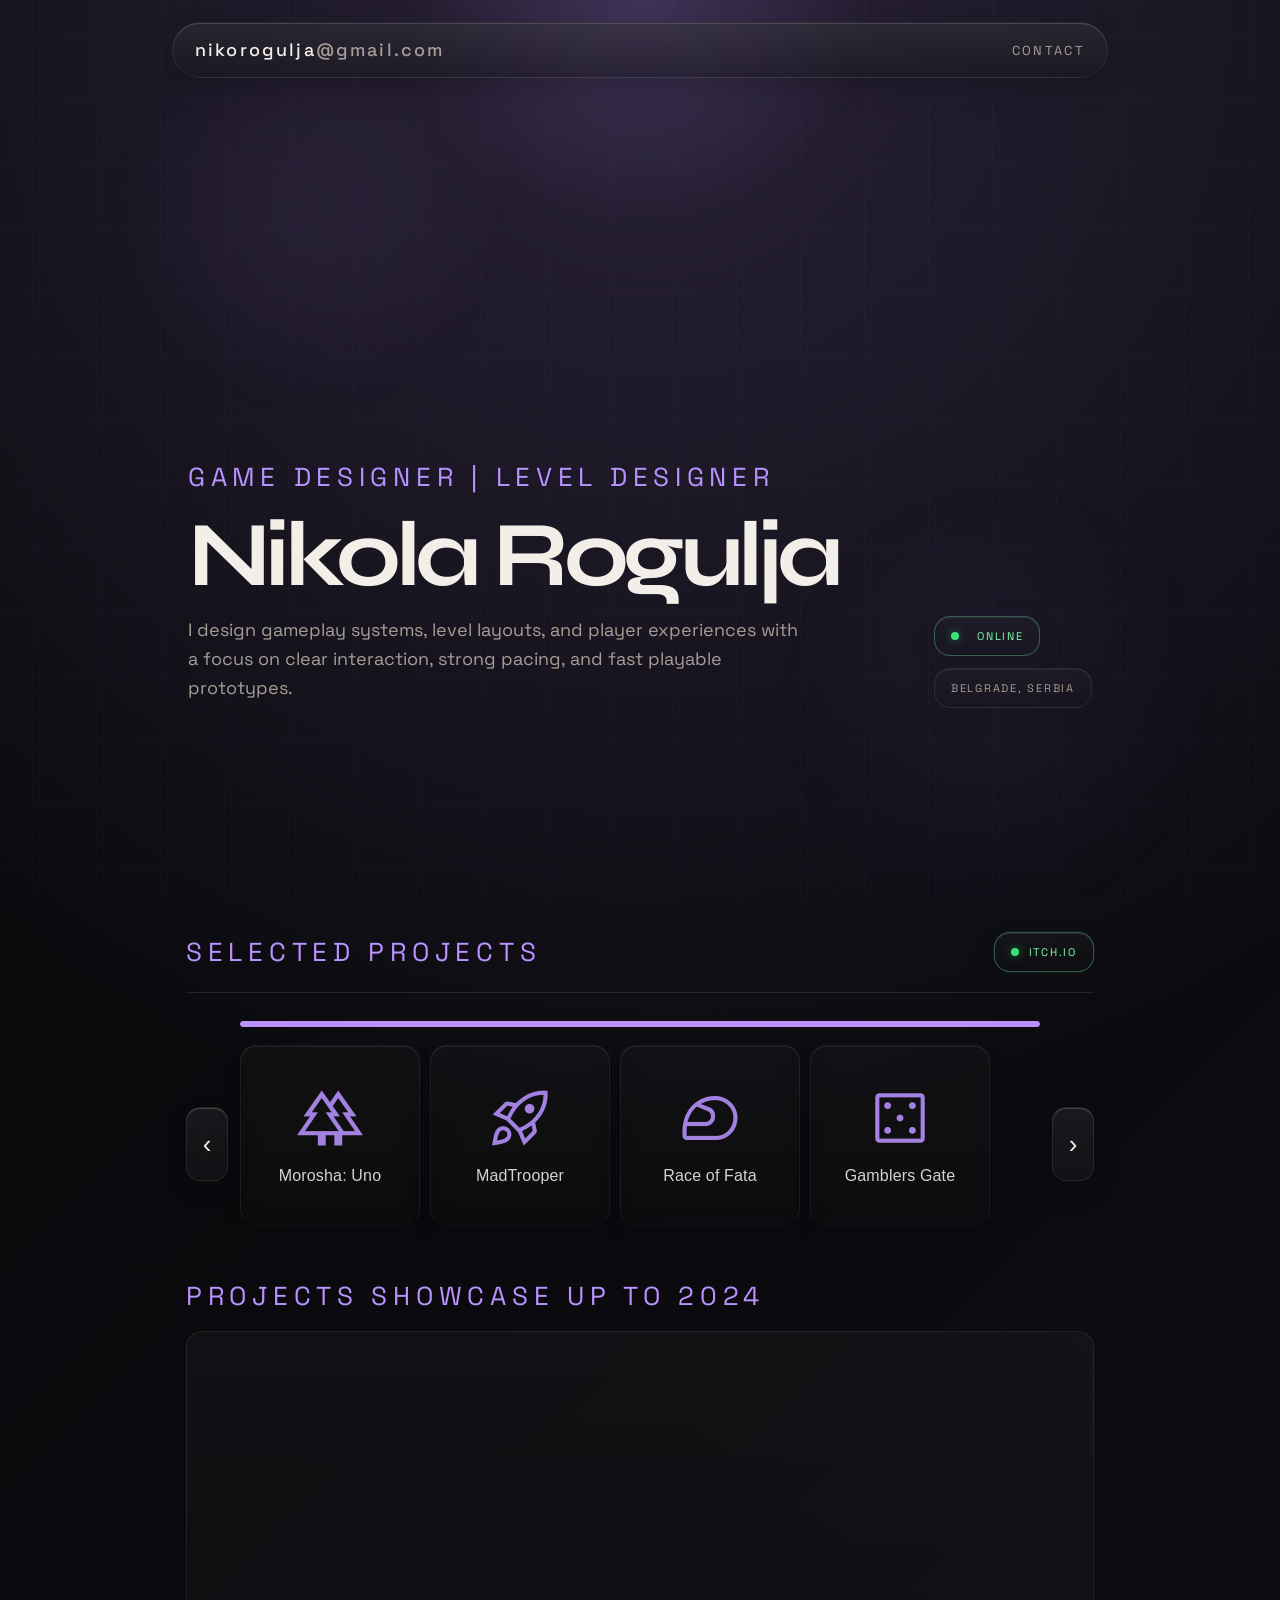
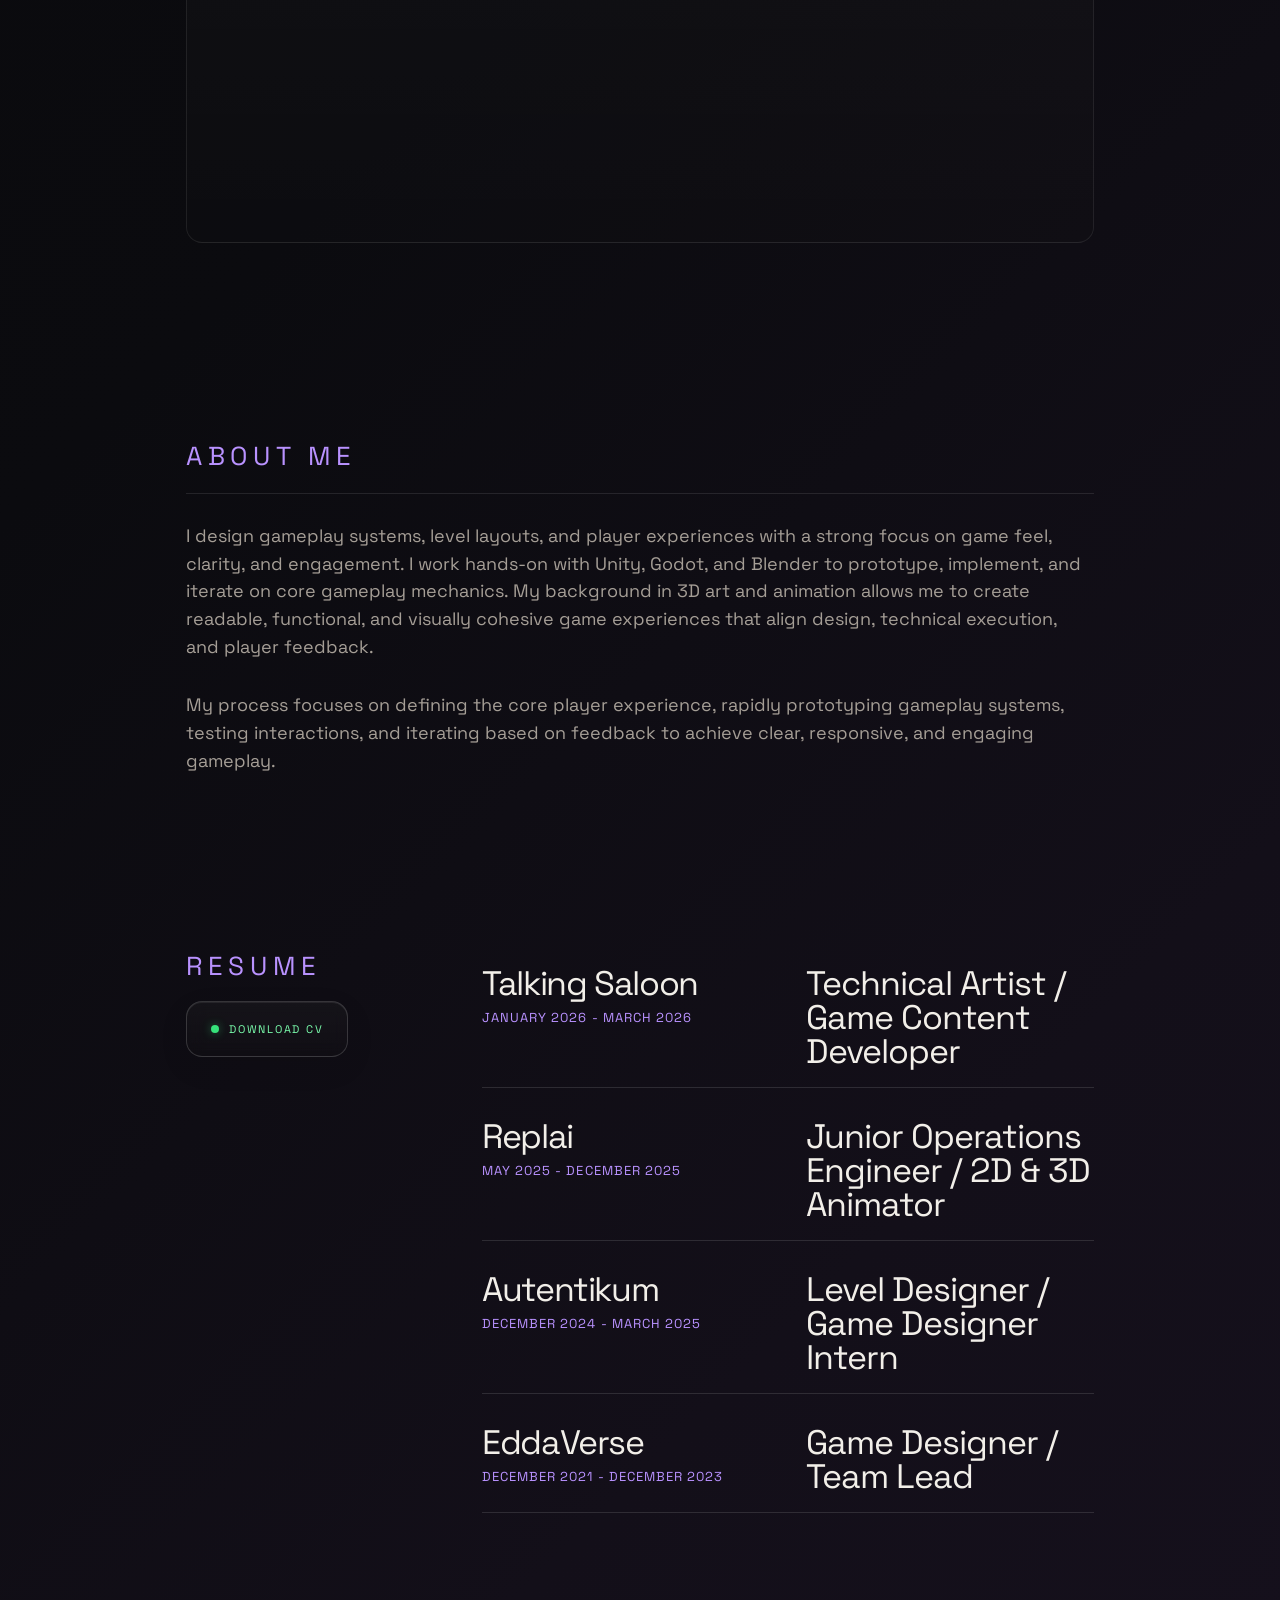
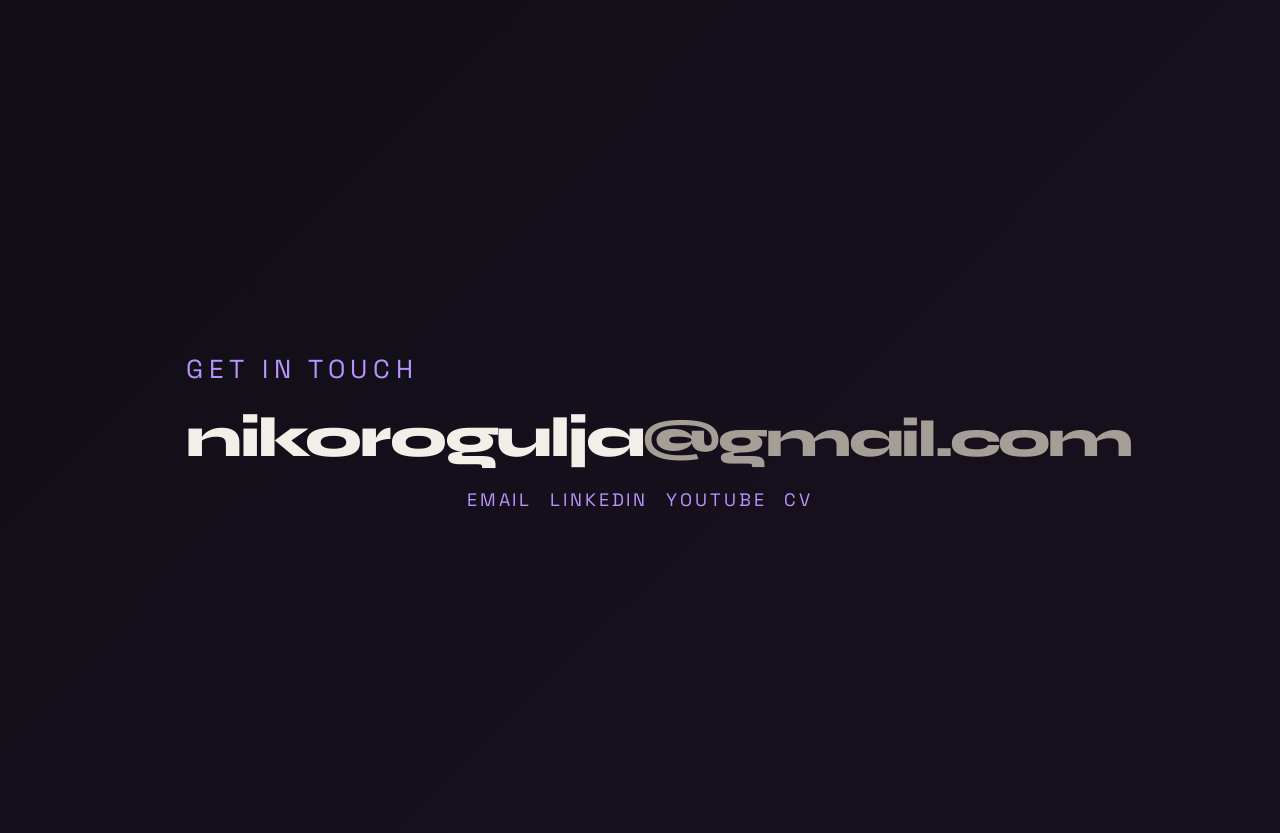
==== commit 603219c4: "v02" ====
--- a/index.html
+++ b/index.html
@@ -3,7 +3,7 @@
 <head>
   <meta charset="UTF-8">
   <meta name="viewport" content="width=device-width, initial-scale=1.0">
-  <title>Nikola Rogulja</title>
+  <title>Nikola Rogulja | Game Designer | Level Designer</title>
   <link rel="preconnect" href="https://fonts.googleapis.com">
   <link rel="preconnect" href="https://fonts.gstatic.com" crossorigin>
   <link href="https://fonts.googleapis.com/css2?family=Manrope:wght@400;500;700;800&family=Space+Grotesk:wght@400;500;700&family=Syne:wght@700;800&display=swap" rel="stylesheet">
@@ -20,43 +20,29 @@
     </header>
 
     <section class="hero" id="top">
-      <p class="section-kicker">Game Design / Art</p>
+      <p class="section-kicker">Game Designer | Level Designer</p>
       <h1 class="hero-title">Nikola Rogulja</h1>
       <div class="hero-bottom">
         <p class="hero-copy">
-          Serbia based. Building games, visual worlds, and interactive work across jams,
-          prototypes, and personal projects.
+          I design gameplay systems, level layouts, and player experiences with a focus on
+          clear interaction, strong pacing, and fast playable prototypes.
         </p>
         <div class="hero-pills">
           <span class="soft-pill accent-pill"><span class="status-dot"></span>Online</span>
           <span class="soft-pill">Belgrade, Serbia</span>
-          <span class="soft-pill">Game Design / Art</span>
         </div>
       </div>
     </section>
 
-    <section class="section art-section">
-      <div class="section-top">
-        <div>
-          <p class="section-kicker">Selected Links</p>
-          <h2 class="section-title">Art</h2>
-        </div>
-        <div id="art-links" class="art-links"></div>
+    <section class="section games-section">
+      <div class="section-heading">
+        <p class="section-kicker">Selected Projects</p>
+        <a class="section-link status-pill" href="https://rogisa.itch.io/" target="_blank" rel="noopener noreferrer">itch.io</a>
       </div>
       <div class="section-rule"></div>
-
-      <div class="art-gallery">
-        <button class="shelf-arrow" id="art-prev" type="button" aria-label="Previous artwork">&#8249;</button>
-        <div id="art-gallery-list" class="art-gallery-list"></div>
-        <button class="shelf-arrow" id="art-next" type="button" aria-label="Next artwork">&#8250;</button>
+      <div class="shelf-progress" aria-hidden="true">
+        <span id="shelf-progress-bar"></span>
       </div>
-    </section>
-
-    <section class="section games-section">
-      <p class="section-kicker">Selected Projects</p>
-      <h2 class="section-title">Game Shelf</h2>
-      <div class="section-rule"></div>
-
       <div class="project-shelf">
         <button class="shelf-arrow" id="shelf-prev" type="button" aria-label="Previous projects">&#8249;</button>
         <div id="project-list" class="project-list"></div>
@@ -66,11 +52,11 @@
       <div id="project-detail-host"></div>
 
       <div class="games-video">
-        <p class="section-kicker">Projects up to 2024</p>
+        <p class="section-kicker">Projects showcase up to 2024</p>
         <div class="video-frame">
           <iframe
             src="https://www.youtube.com/embed/3-9JTYpt1ME"
-            title="Projects up to 2024"
+            title="Projects showcase up to 2024"
             loading="lazy"
             allow="accelerometer; autoplay; clipboard-write; encrypted-media; gyroscope; picture-in-picture; web-share"
             allowfullscreen>
@@ -85,16 +71,11 @@
 
       <div class="copy-grid">
         <p>
-          I work across game design and art, moving from raw concept to playable or visual output.
-          I like projects that feel clear, tactile, and memorable.
+          I design gameplay systems, level layouts, and player experiences with a strong focus on game feel, clarity, and engagement. I work hands-on with Unity, Godot, and Blender to prototype, implement, and iterate on core gameplay mechanics.
+          My background in 3D art and animation allows me to create readable, functional, and visually cohesive game experiences that align design, technical execution, and player feedback.
         </p>
         <p>
-          My process is simple: understand the core idea, build the strongest version of it fast,
-          and iterate only where it matters.
-        </p>
-        <p>
-          I care about strong direction, readable interaction, and visuals that support the work
-          instead of hiding it.
+          My process focuses on defining the core player experience, rapidly prototyping gameplay systems, testing interactions, and iterating based on feedback to achieve clear, responsive, and engaging gameplay.
         </p>
       </div>
     </section>
@@ -103,7 +84,7 @@
       <div class="resume-grid">
         <div class="resume-left">
           <p class="section-kicker">Resume</p>
-          <a class="resume-button status-pill" href="assets/Nikola-Rogulja-CV-Resume-april2026.pdf" target="_blank" rel="noopener noreferrer">View CV</a>
+          <a class="resume-button status-pill" href="assets/Nikola%20Rogulja%20-%20CV_Resume%20-%20april26.pdf" target="_blank" rel="noopener noreferrer">Download CV</a>
         </div>
         <div class="resume-right">
           <div class="resume-row">
@@ -111,35 +92,28 @@
               <div class="resume-company">Talking Saloon</div>
               <div class="resume-date">January 2026 - March 2026</div>
             </div>
-            <div class="resume-meta">Technical Artist</div>
+            <div class="resume-meta">Technical Artist / Game Content Developer</div>
           </div>
           <div class="resume-row">
             <div>
               <div class="resume-company">Replai</div>
               <div class="resume-date">May 2025 - December 2025</div>
             </div>
-            <div class="resume-meta">Junior Operations Engineer</div>
+            <div class="resume-meta">Junior Operations Engineer / 2D &amp; 3D Animator</div>
           </div>
           <div class="resume-row">
             <div>
               <div class="resume-company">Autentikum</div>
               <div class="resume-date">December 2024 - March 2025</div>
             </div>
-            <div class="resume-meta">Level Designer</div>
+            <div class="resume-meta">Level Designer / Game Designer Intern</div>
           </div>
           <div class="resume-row">
             <div>
-              <div class="resume-company">Edda Verse</div>
-              <div class="resume-date">January 2021 - December 2023</div>
+              <div class="resume-company">EddaVerse</div>
+              <div class="resume-date">December 2021 - December 2023</div>
             </div>
-            <div class="resume-meta">Game Designer</div>
-          </div>
-          <div class="resume-row">
-            <div>
-              <div class="resume-company">Metropolitan University</div>
-              <div class="resume-date">October 2020 - February 2021</div>
-            </div>
-            <div class="resume-meta">Graphic Animator</div>
+            <div class="resume-meta">Game Designer / Team Lead</div>
           </div>
         </div>
       </div>
@@ -153,17 +127,11 @@
         <a href="mailto:nikorogulja@gmail.com">Email</a>
         <a href="#" target="_blank" rel="noopener noreferrer">LinkedIn</a>
         <a href="https://www.youtube.com/@Highflyer_Project" target="_blank" rel="noopener noreferrer">YouTube</a>
-        <a href="https://www.artstation.com/nikolarogulja" target="_blank" rel="noopener noreferrer">ArtStation</a>
-        <a href="assets/Nikola-Rogulja-CV-Resume-april2026.pdf" target="_blank" rel="noopener noreferrer">CV</a>
+        <a href="assets/Nikola%20Rogulja%20-%20CV_Resume%20-%20april26.pdf" target="_blank" rel="noopener noreferrer">CV</a>
       </div>
     </section>
   </main>
 
-  <div class="lightbox" id="lightbox" hidden>
-    <button class="lightbox-close" id="lightbox-close" type="button" aria-label="Close fullscreen view">&times;</button>
-    <img id="lightbox-image" class="lightbox-image" alt="">
-  </div>
-
   <script src="script.js"></script>
 </body>
 </html>
--- a/style.css
+++ b/style.css
@@ -1,14 +1,14 @@
 :root {
   --bg: #0b0b0d;
-  --panel: rgba(16, 16, 20, 0.3);
-  --panel-strong: rgba(14, 14, 18, 0.46);
   --border: rgba(255, 255, 255, 0.08);
   --text: #f2efe9;
   --text-soft: #a59e96;
   --accent: #b992ff;
-  --accent-soft: rgba(185, 146, 255, 0.16);
-  --radius: 26px;
-  --radius-soft: 20px;
+  --glass-bg: rgba(11, 11, 15, 0.18);
+  --glass-highlight: rgba(255, 255, 255, 0.03);
+  --glass-blur: 8px;
+  --pill-radius: 16px;
+  --section-gap: 112px;
 }
 
 * {
@@ -46,11 +46,12 @@
   inset: 0;
   pointer-events: none;
   background-image:
-    radial-gradient(rgba(255, 255, 255, 0.06) 0.6px, transparent 0.8px),
-    radial-gradient(rgba(255, 255, 255, 0.03) 0.5px, transparent 0.7px);
-  background-size: 5px 5px, 9px 9px;
-  background-position: 0 0, 2px 1px;
-  opacity: 0.07;
+    linear-gradient(rgba(185, 146, 255, 0.16) 1px, transparent 1px),
+    linear-gradient(90deg, rgba(185, 146, 255, 0.16) 1px, transparent 1px);
+  background-size: 64px 64px;
+  background-position: center;
+  opacity: 0.22;
+  z-index: 0;
 }
 
 .page {
@@ -91,12 +92,10 @@
 }
 
 .brand,
-.mode-pill,
-.tag,
 .soft-pill,
 .project-link,
 .contact-links a,
-.art-link-card {
+.section-link {
   text-decoration: none;
 }
 
@@ -126,33 +125,29 @@
   color: var(--text);
 }
 
-.mode-pill,
 .soft-pill,
-.tag,
-.project-link {
+.project-link,
+.section-link {
   display: inline-flex;
   align-items: center;
   justify-content: center;
   min-height: 40px;
   padding: 0 16px;
   border: 1px solid var(--border);
-  border-radius: 16px;
-  background:
-    linear-gradient(180deg, rgba(255, 255, 255, 0.03), rgba(255, 255, 255, 0.008)),
-    rgba(11, 11, 15, 0.18);
+  border-radius: var(--pill-radius);
+  background:
+    linear-gradient(180deg, var(--glass-highlight), rgba(255, 255, 255, 0.008)),
+    var(--glass-bg);
   box-shadow:
     inset 0 1px 0 rgba(255, 255, 255, 0.08),
     0 10px 30px rgba(0, 0, 0, 0.08);
-  backdrop-filter: blur(8px) saturate(106%);
-  -webkit-backdrop-filter: blur(8px) saturate(106%);
+  backdrop-filter: blur(var(--glass-blur)) saturate(106%);
+  -webkit-backdrop-filter: blur(var(--glass-blur)) saturate(106%);
   color: var(--text-soft);
   font-size: 11px;
   letter-spacing: 0.16em;
   text-transform: uppercase;
-}
-
-.mode-pill {
-  color: var(--text);
+  gap: 10px;
 }
 
 .hero {
@@ -166,13 +161,12 @@
 .section-kicker {
   margin: 0 0 18px;
   color: var(--accent);
-  font-size: 13px;
+  font-size: 26px;
   letter-spacing: 0.22em;
   text-transform: uppercase;
 }
 
 .hero-title,
-.section-title,
 .contact-title {
   margin: 0;
   font-family: "Syne", Arial, sans-serif;
@@ -190,15 +184,15 @@
 
 .hero-bottom {
   display: grid;
-  grid-template-columns: minmax(0, 420px) auto;
+  grid-template-columns: minmax(0, 620px) max-content;
   justify-content: space-between;
-  align-items: end;
-  gap: 28px;
-  margin-top: -18px;
+  align-items: start;
+  gap: 48px;
+  margin-top: 18px;
 }
 
 .hero-copy {
-  max-width: 420px;
+  max-width: 620px;
   margin: 0;
   color: var(--text-soft);
   font-size: clamp(15px, 1.5vw, 18px);
@@ -250,20 +244,15 @@
   padding: 40px 14px 0;
 }
 
-.art-section {
-  margin-top: 64px;
-}
-
-.section-top {
+.section-heading {
   display: flex;
-  align-items: end;
+  align-items: center;
   justify-content: space-between;
   gap: 24px;
 }
 
-.section-title {
-  font-size: clamp(48px, 9.5vw, 92px);
-  font-weight: 700;
+.section-heading .section-kicker {
+  margin: 0;
 }
 
 .section-rule {
@@ -272,136 +261,18 @@
   background: rgba(255, 255, 255, 0.1);
 }
 
-.art-links {
-  display: flex;
-  flex-wrap: wrap;
-  gap: 12px;
-}
-
-.art-gallery {
-  display: grid;
-  grid-template-columns: auto minmax(0, 1fr) auto;
-  gap: 10px;
-  align-items: center;
-  margin-top: 28px;
-}
-
-.art-gallery-list {
-  display: flex;
-  gap: 12px;
-  overflow-x: auto;
-  scrollbar-width: none;
-  scroll-behavior: smooth;
-}
-
-.art-gallery-list::-webkit-scrollbar {
-  display: none;
-}
-
-.art-thumb {
-  width: 220px;
-  min-width: 220px;
-  aspect-ratio: 4 / 5;
-  border: 0;
-  padding: 0;
-  overflow: hidden;
-  border-radius: 16px;
-  background:
-    linear-gradient(180deg, rgba(255, 255, 255, 0.03), rgba(255, 255, 255, 0.008)),
-    rgba(11, 11, 15, 0.18);
-  cursor: pointer;
-}
-
-.art-thumb img {
-  display: block;
-  width: 100%;
-  height: 100%;
-  object-fit: cover;
-}
-
-.lightbox {
-  position: fixed;
-  inset: 0;
-  z-index: 30;
-  display: flex;
-  align-items: center;
-  justify-content: center;
-  padding: 24px;
-  background: rgba(5, 5, 8, 0.92);
-}
-
-.lightbox[hidden] {
-  display: none;
-}
-
-.lightbox-image {
-  display: block;
-  max-width: min(92vw, 1400px);
-  max-height: 88vh;
-  object-fit: contain;
-}
-
-.lightbox-close {
-  position: absolute;
-  top: 18px;
-  right: 18px;
-  width: 44px;
-  height: 44px;
-  border: 1px solid rgba(255, 255, 255, 0.12);
-  border-radius: 16px;
-  background:
-    linear-gradient(180deg, rgba(255, 255, 255, 0.03), rgba(255, 255, 255, 0.008)),
-    rgba(11, 11, 15, 0.18);
-  color: var(--text);
-  font-size: 28px;
-  cursor: pointer;
-}
-
-.art-link-card,
-.project-card,
-.about-box {
+.project-card {
   border: 1px solid rgba(255, 255, 255, 0.08);
-  border-radius: 16px;
-  background:
-    linear-gradient(180deg, rgba(255, 255, 255, 0.03), rgba(255, 255, 255, 0.008)),
-    rgba(11, 11, 15, 0.18);
+  border-radius: var(--pill-radius);
+  background:
+    linear-gradient(180deg, var(--glass-highlight), rgba(255, 255, 255, 0.008)),
+    var(--glass-bg);
   box-shadow:
     inset 0 1px 0 rgba(255, 255, 255, 0.08),
     0 10px 30px rgba(0, 0, 0, 0.08);
-  backdrop-filter: blur(8px) saturate(106%);
-  -webkit-backdrop-filter: blur(8px) saturate(106%);
+  backdrop-filter: blur(var(--glass-blur)) saturate(106%);
+  -webkit-backdrop-filter: blur(var(--glass-blur)) saturate(106%);
   overflow: hidden;
-}
-
-.art-link-card {
-  display: inline-flex;
-  align-items: center;
-  justify-content: center;
-  width: 52px;
-  height: 52px;
-  padding: 0;
-  color: var(--text);
-  border-radius: 16px;
-}
-
-.art-link-card svg {
-  width: 22px;
-  height: 22px;
-  flex: 0 0 auto;
-}
-
-.art-link-card span {
-  display: none;
-}
-
-.art-link-card.has-text {
-  width: auto;
-  padding: 0 18px;
-  gap: 10px;
-}
-
-.art-link-card.has-text span {
-  display: inline;
 }
 
 .resume-button::before {
@@ -414,21 +285,30 @@
   flex: 0 0 auto;
 }
 
-.art-link-card.has-text svg {
-  width: 20px;
-  height: 20px;
-}
-
-.art-link-card.status-pill svg {
-  width: 16px;
-  height: 16px;
-}
-
 .project-shelf {
   display: grid;
-  grid-template-columns: auto minmax(0, 1fr) auto;
+  grid-template-columns: minmax(0, 1fr);
+  position: relative;
   gap: 10px;
   align-items: center;
+}
+
+.shelf-progress {
+  height: 6px;
+  margin: 0 54px 18px;
+  overflow: hidden;
+  border-radius: 999px;
+  background: rgba(255, 255, 255, 0.06);
+}
+
+.shelf-progress span {
+  display: block;
+  width: 34%;
+  height: 100%;
+  background: var(--accent);
+  border-radius: inherit;
+  transform: translateX(0);
+  transition: transform 0.2s ease, width 0.2s ease;
 }
 
 .project-list {
@@ -438,7 +318,8 @@
   overflow-y: visible;
   scroll-behavior: smooth;
   scrollbar-width: none;
-  padding-bottom: 18px;
+  padding: 0 54px 18px;
+  scroll-padding-inline: 54px;
 }
 
 .project-list::-webkit-scrollbar {
@@ -447,9 +328,9 @@
 
 .shelf-arrow {
   width: 42px;
-  height: 42px;
+  height: 74px;
   border: 1px solid var(--glass-border, rgba(255,255,255,0.08));
-  border-radius: 999px;
+  border-radius: 14px;
   background:
     linear-gradient(180deg, rgba(255, 255, 255, 0.045), rgba(255, 255, 255, 0.012)),
     rgba(255,255,255,0.02);
@@ -462,6 +343,18 @@
   cursor: pointer;
   font-size: 26px;
   line-height: 1;
+  position: absolute;
+  top: 50%;
+  z-index: 3;
+  transform: translateY(-50%);
+}
+
+#shelf-prev {
+  left: 0;
+}
+
+#shelf-next {
+  right: 0;
 }
 
 .shelf-arrow:hover {
@@ -514,23 +407,19 @@
   letter-spacing: 0.01em;
 }
 
-.about-box {
-  padding: 18px;
-}
-
 .project-detail {
   margin-top: 24px;
   padding: 24px;
   border: 1px solid rgba(255,255,255,0.08);
-  border-radius: 16px;
-  background:
-    linear-gradient(180deg, rgba(255, 255, 255, 0.03), rgba(255, 255, 255, 0.008)),
-    rgba(11, 11, 15, 0.18);
+  border-radius: var(--pill-radius);
+  background:
+    linear-gradient(180deg, var(--glass-highlight), rgba(255, 255, 255, 0.008)),
+    var(--glass-bg);
   box-shadow:
     inset 0 1px 0 rgba(255, 255, 255, 0.08),
     0 10px 30px rgba(0, 0, 0, 0.08);
-  backdrop-filter: blur(8px) saturate(106%);
-  -webkit-backdrop-filter: blur(8px) saturate(106%);
+  backdrop-filter: blur(var(--glass-blur)) saturate(106%);
+  -webkit-backdrop-filter: blur(var(--glass-blur)) saturate(106%);
   animation: detail-fade 0.52s cubic-bezier(0.22, 1, 0.36, 1);
 }
 
@@ -543,8 +432,8 @@
   border: 1px solid rgba(255, 255, 255, 0.08);
   border-radius: 16px;
   background:
-    linear-gradient(180deg, rgba(255, 255, 255, 0.03), rgba(255, 255, 255, 0.008)),
-    rgba(11, 11, 15, 0.18);
+    linear-gradient(180deg, var(--glass-highlight), rgba(255, 255, 255, 0.008)),
+    var(--glass-bg);
 }
 
 .video-frame iframe {
@@ -565,17 +454,34 @@
   margin-top: 18px;
 }
 
+.project-facts {
+  display: grid;
+  gap: 8px;
+}
+
+.project-facts strong {
+  color: var(--text);
+  font-weight: 500;
+}
+
+.project-bullets {
+  display: grid;
+  gap: 8px;
+  margin: 0;
+  padding-left: 20px;
+  color: var(--text-soft);
+  font-size: 18px;
+  line-height: 1.55;
+}
+
 .project-detail p,
-.copy-grid p,
-.about-box p,
-.contact-meta p {
+.copy-grid p {
   margin: 0;
   color: var(--text-soft);
   font-size: 18px;
   line-height: 1.55;
 }
 
-.feature-tags,
 .contact-links {
   display: flex;
   flex-wrap: wrap;
@@ -609,15 +515,22 @@
   color: var(--text);
   text-decoration: none;
   border: 1px solid rgba(255, 255, 255, 0.16);
-  border-radius: 16px;
-  background:
-    linear-gradient(180deg, rgba(255, 255, 255, 0.03), rgba(255, 255, 255, 0.008)),
-    rgba(11, 11, 15, 0.18);
+  border-radius: var(--pill-radius);
+  background:
+    linear-gradient(180deg, var(--glass-highlight), rgba(255, 255, 255, 0.008)),
+    var(--glass-bg);
   box-shadow:
     inset 0 1px 0 rgba(255, 255, 255, 0.08),
     0 10px 30px rgba(0, 0, 0, 0.08);
-  backdrop-filter: blur(8px) saturate(106%);
-  -webkit-backdrop-filter: blur(8px) saturate(106%);
+  backdrop-filter: blur(var(--glass-blur)) saturate(106%);
+  -webkit-backdrop-filter: blur(var(--glass-blur)) saturate(106%);
+}
+
+.resume-button.status-pill {
+  color: #7cffae;
+  font-size: 11px;
+  letter-spacing: 0.16em;
+  text-transform: uppercase;
 }
 
 .resume-right {
@@ -661,7 +574,7 @@
 }
 
 .games-section {
-  margin-top: 112px;
+  margin-top: var(--section-gap);
 }
 
 .about-section {
@@ -670,7 +583,11 @@
 
 .contact-section {
   margin-top: 170px;
-  padding-bottom: 46px;
+  min-height: 82vh;
+  display: flex;
+  flex-direction: column;
+  justify-content: center;
+  padding-bottom: 80px;
 }
 
 .contact-title {
@@ -684,14 +601,6 @@
   font-size: 0.92em;
 }
 
-.contact-meta {
-  margin-top: 18px;
-  display: grid;
-  gap: 6px;
-  justify-items: center;
-  text-align: center;
-}
-
 .contact-links {
   margin-top: 22px;
   justify-content: center;
@@ -743,11 +652,19 @@
     white-space: normal;
   }
 
+  .hero .section-kicker {
+    white-space: nowrap;
+    font-size: 13px;
+    letter-spacing: 0.12em;
+  }
+
   .hero-copy,
   .project-detail p,
-  .copy-grid p,
-  .about-box p,
-  .contact-meta p {
+  .copy-grid p {
+    font-size: 16px;
+  }
+
+  .project-bullets {
     font-size: 16px;
   }
 
@@ -766,7 +683,8 @@
   }
 
   .contact-section {
-    margin-top: 96px;
+    margin-top: 120px;
+    min-height: 82vh;
   }
 
   .contact-title {
@@ -775,16 +693,12 @@
     overflow-wrap: anywhere;
   }
 
-  .section-top {
+  .section-heading {
     display: block;
   }
 
-  .art-links {
+  .section-link {
     margin-top: 18px;
-  }
-
-  .art-section {
-    margin-top: 48px;
   }
 
   .resume-section {
@@ -807,13 +721,13 @@
     font-size: 48px;
   }
 
-  .art-thumb {
-    width: 168px;
-    min-width: 168px;
-  }
-
-  .lightbox {
-    padding: 16px;
+  .section-kicker {
+    font-size: 18px;
+  }
+
+  .shelf-progress {
+    margin-left: 48px;
+    margin-right: 48px;
   }
 }
 
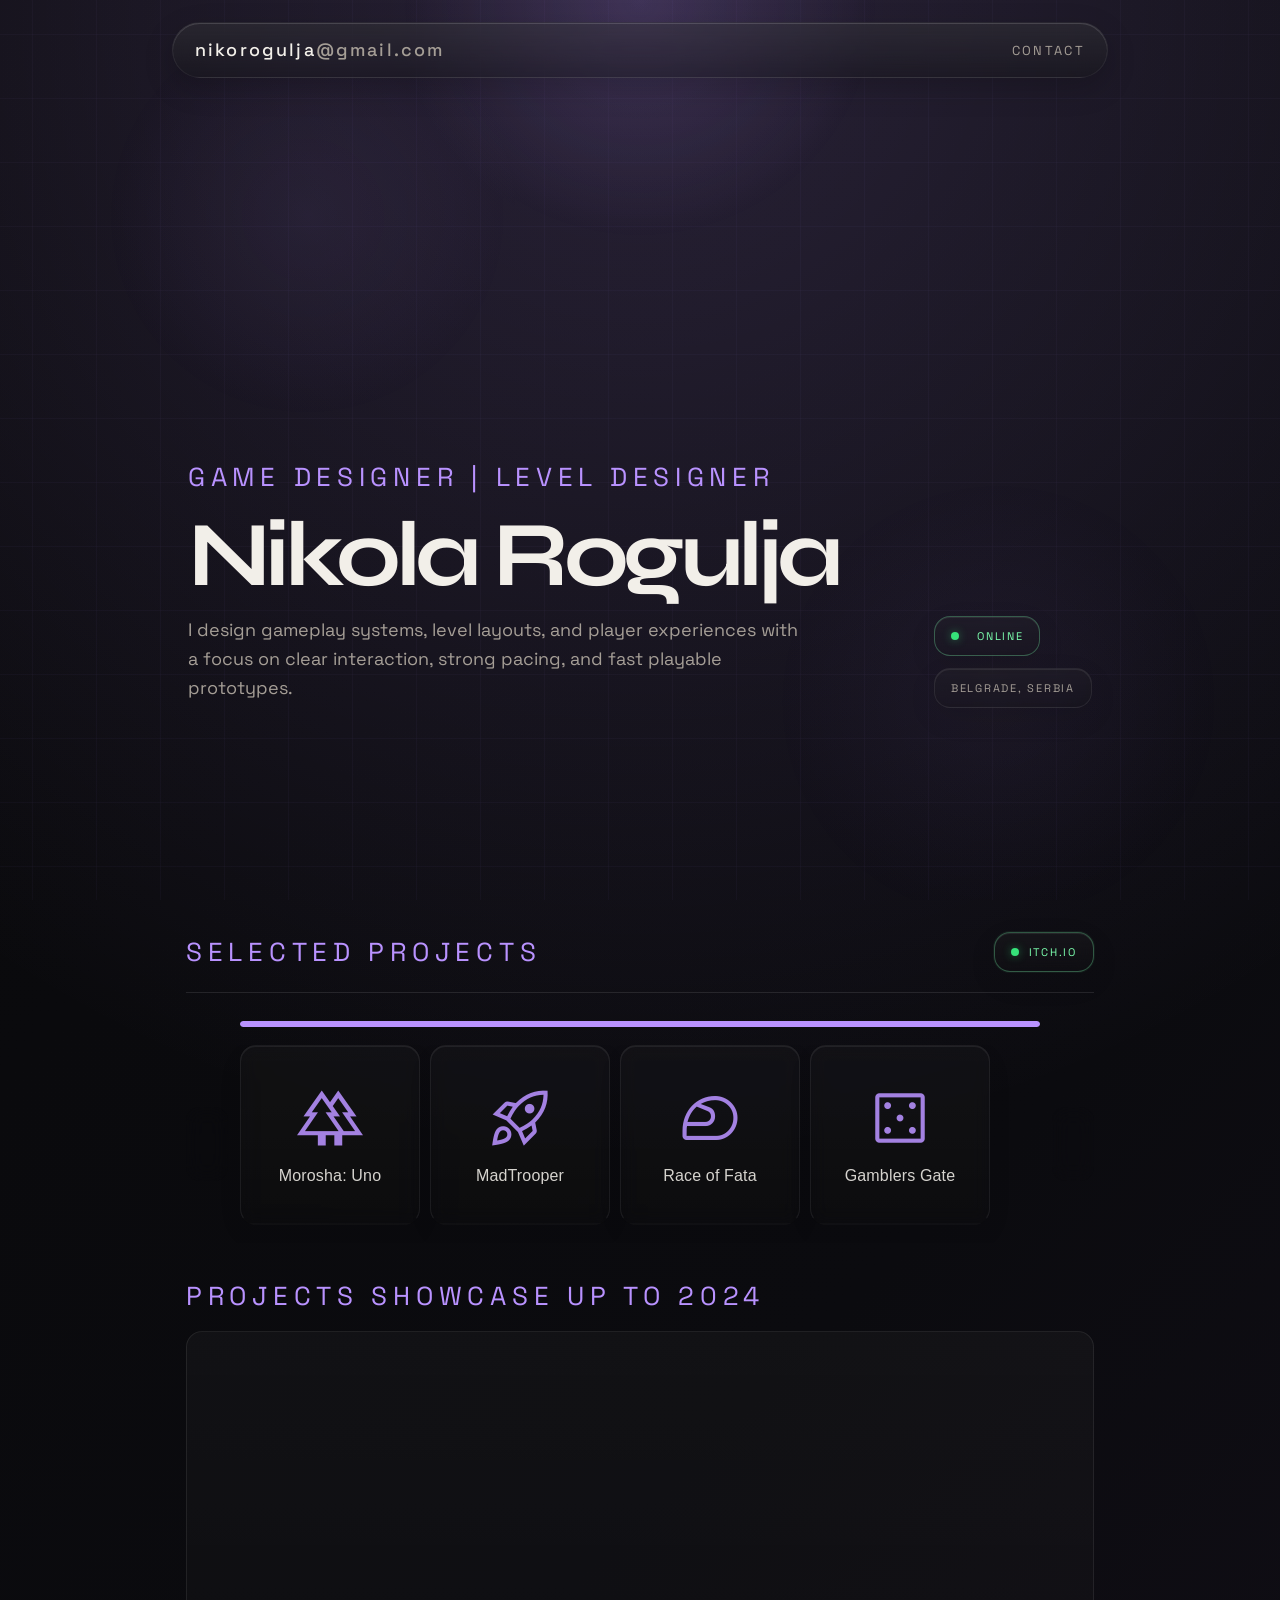
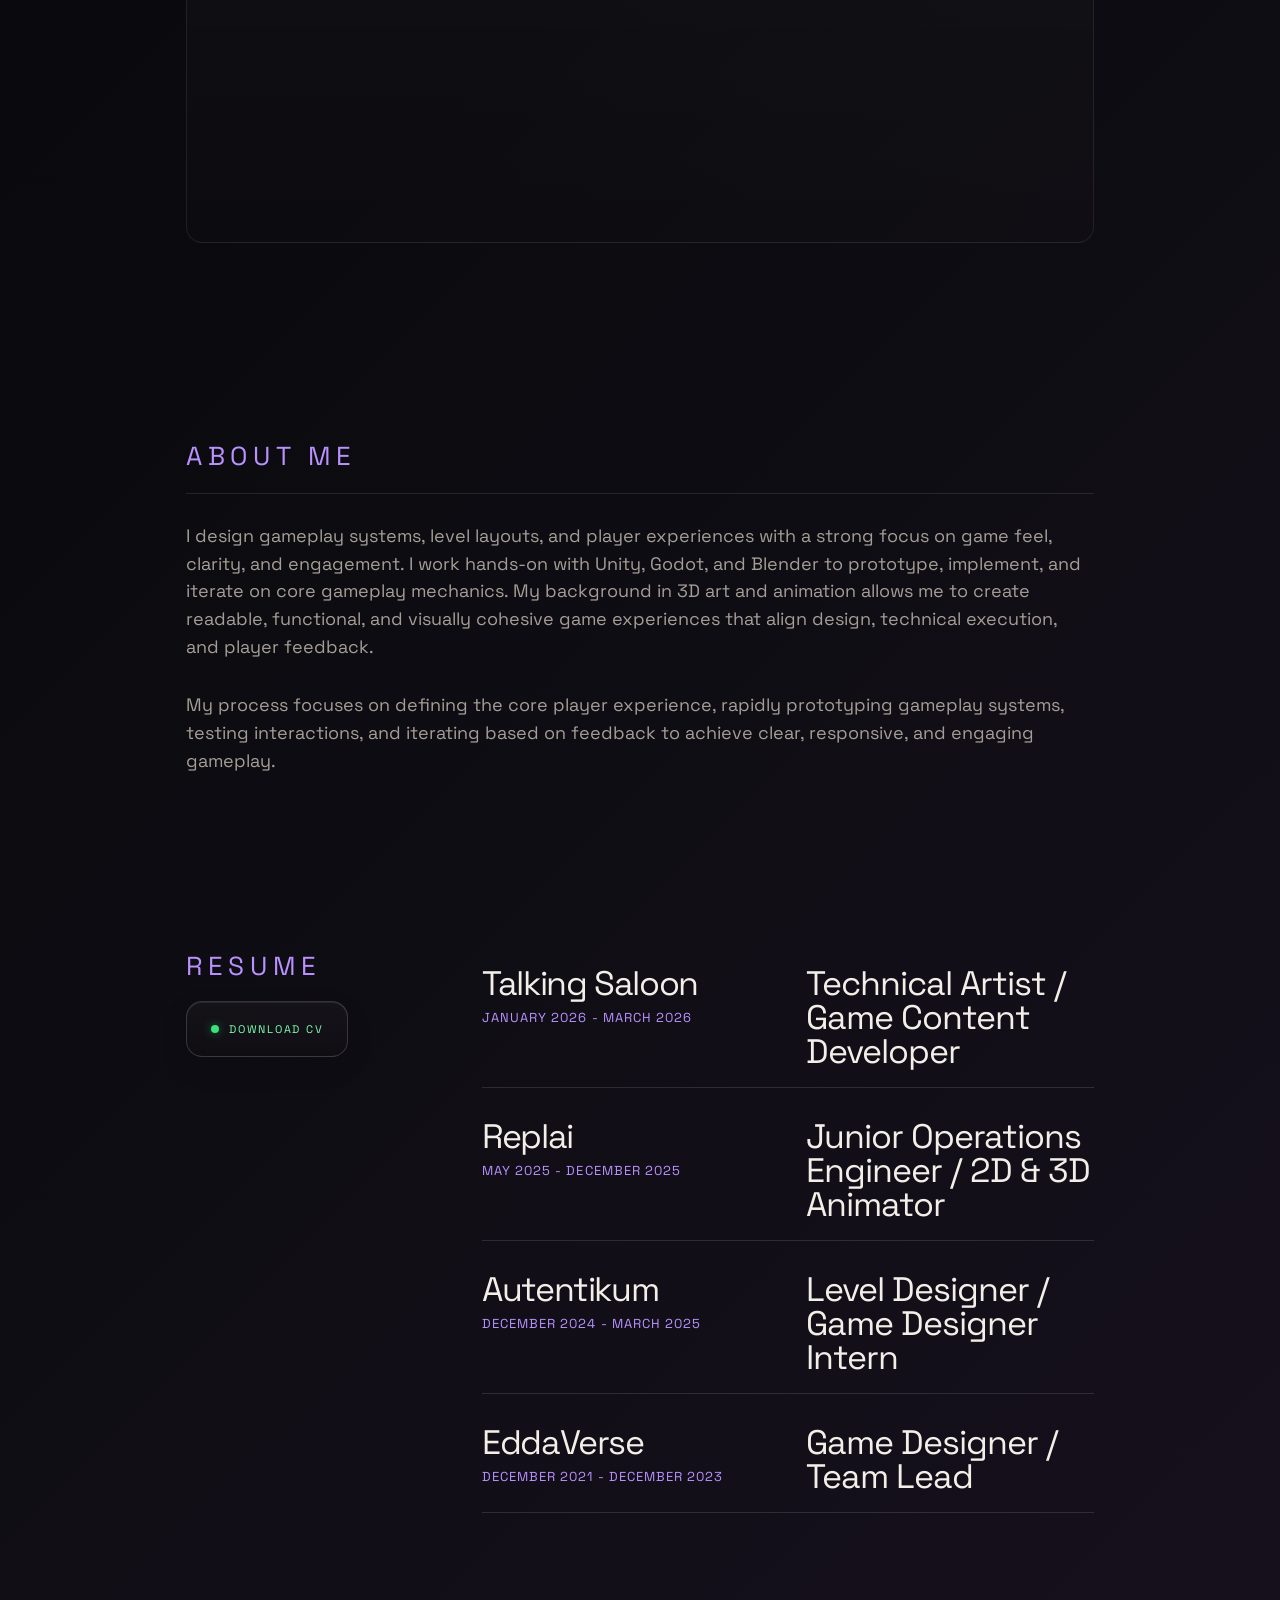
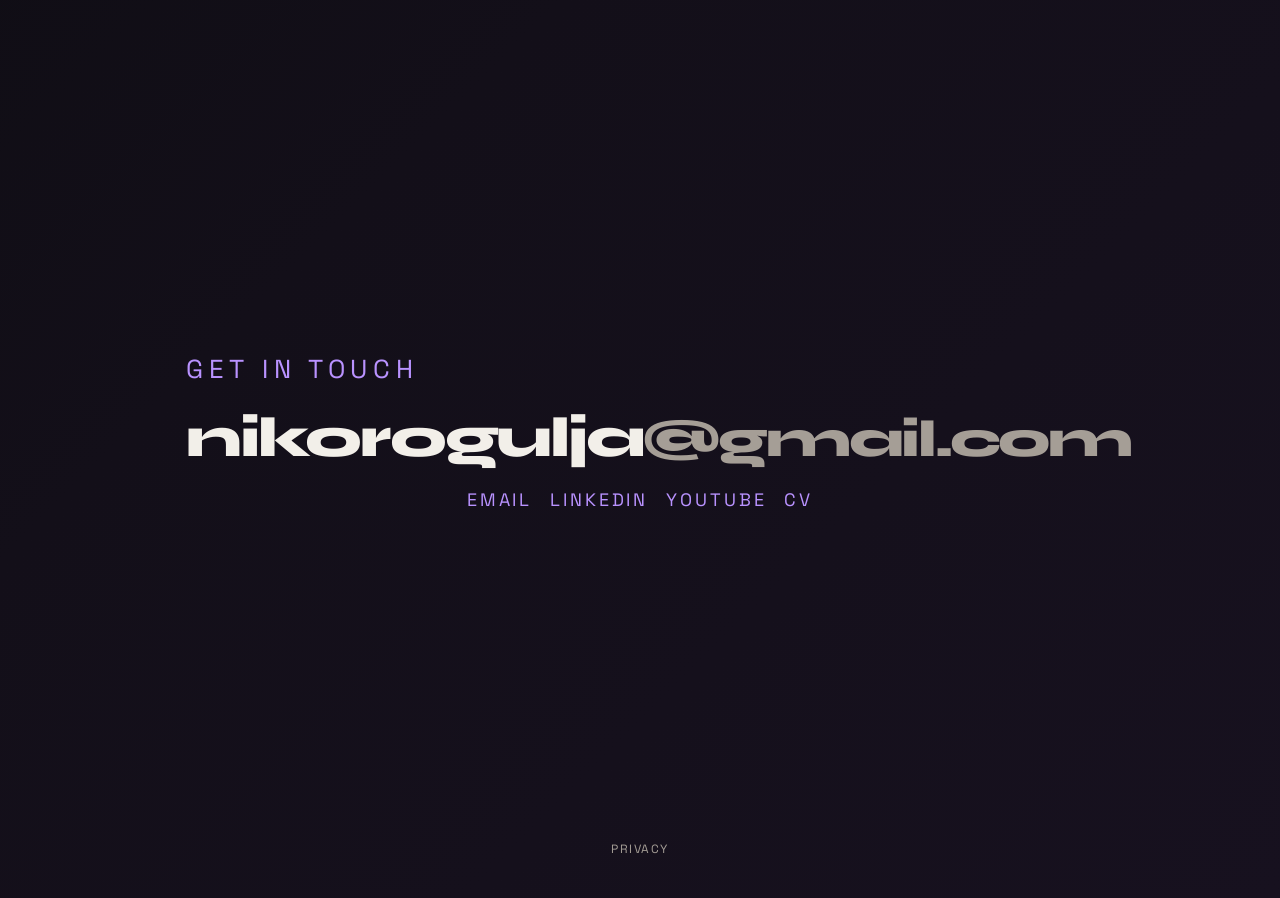
==== commit 179a32e9: "docs: add Rimus privacy policy pages" ====
--- a/index.html
+++ b/index.html
@@ -130,6 +130,10 @@
         <a href="assets/Nikola%20Rogulja%20-%20CV_Resume%20-%20april26.pdf" target="_blank" rel="noopener noreferrer">CV</a>
       </div>
     </section>
+
+    <footer class="site-footer">
+      <a href="privacy/">Privacy</a>
+    </footer>
   </main>
 
   <script src="script.js"></script>
--- a/style.css
+++ b/style.css
@@ -614,6 +614,85 @@
   text-transform: uppercase;
 }
 
+.site-footer {
+  padding: 16px 14px 28px;
+  text-align: center;
+}
+
+.site-footer a {
+  color: var(--text-soft);
+  font-size: 12px;
+  letter-spacing: 0.12em;
+  text-decoration: none;
+  text-transform: uppercase;
+}
+
+.site-footer a:hover,
+.site-footer a:focus-visible {
+  color: var(--text);
+}
+
+.privacy-page {
+  min-height: 100vh;
+  display: flex;
+  flex-direction: column;
+}
+
+.privacy-content {
+  width: min(100%, 720px);
+  margin: 0 auto;
+  padding: 112px 28px 56px;
+}
+
+.privacy-content h1,
+.privacy-content h2 {
+  font-family: "Syne", Arial, sans-serif;
+}
+
+.privacy-content h1 {
+  margin: 0;
+  font-size: clamp(42px, 8vw, 72px);
+  line-height: 0.98;
+  letter-spacing: -0.05em;
+}
+
+.privacy-content h2 {
+  margin: 48px 0 12px;
+  font-size: 24px;
+}
+
+.privacy-content p {
+  margin: 0 0 16px;
+  color: var(--text-soft);
+  font-size: 17px;
+  line-height: 1.7;
+}
+
+.privacy-content a:not(.section-link) {
+  color: var(--accent);
+}
+
+.privacy-updated {
+  margin-top: 18px !important;
+}
+
+.privacy-card {
+  margin-top: 42px;
+  padding: 24px;
+  border: 1px solid var(--border);
+  border-radius: var(--pill-radius);
+  background: var(--glass-bg);
+  box-shadow: inset 0 1px 0 rgba(255, 255, 255, 0.08), 0 10px 30px rgba(0, 0, 0, 0.08);
+}
+
+.privacy-card h2 {
+  margin: 0 0 10px;
+}
+
+.privacy-page .site-footer {
+  margin-top: auto;
+}
+
 @media (max-width: 767px) {
   .page {
     padding: 8px;
@@ -725,6 +804,14 @@
     font-size: 18px;
   }
 
+  .privacy-content {
+    padding: 84px 20px 40px;
+  }
+
+  .privacy-content p {
+    font-size: 16px;
+  }
+
   .shelf-progress {
     margin-left: 48px;
     margin-right: 48px;
